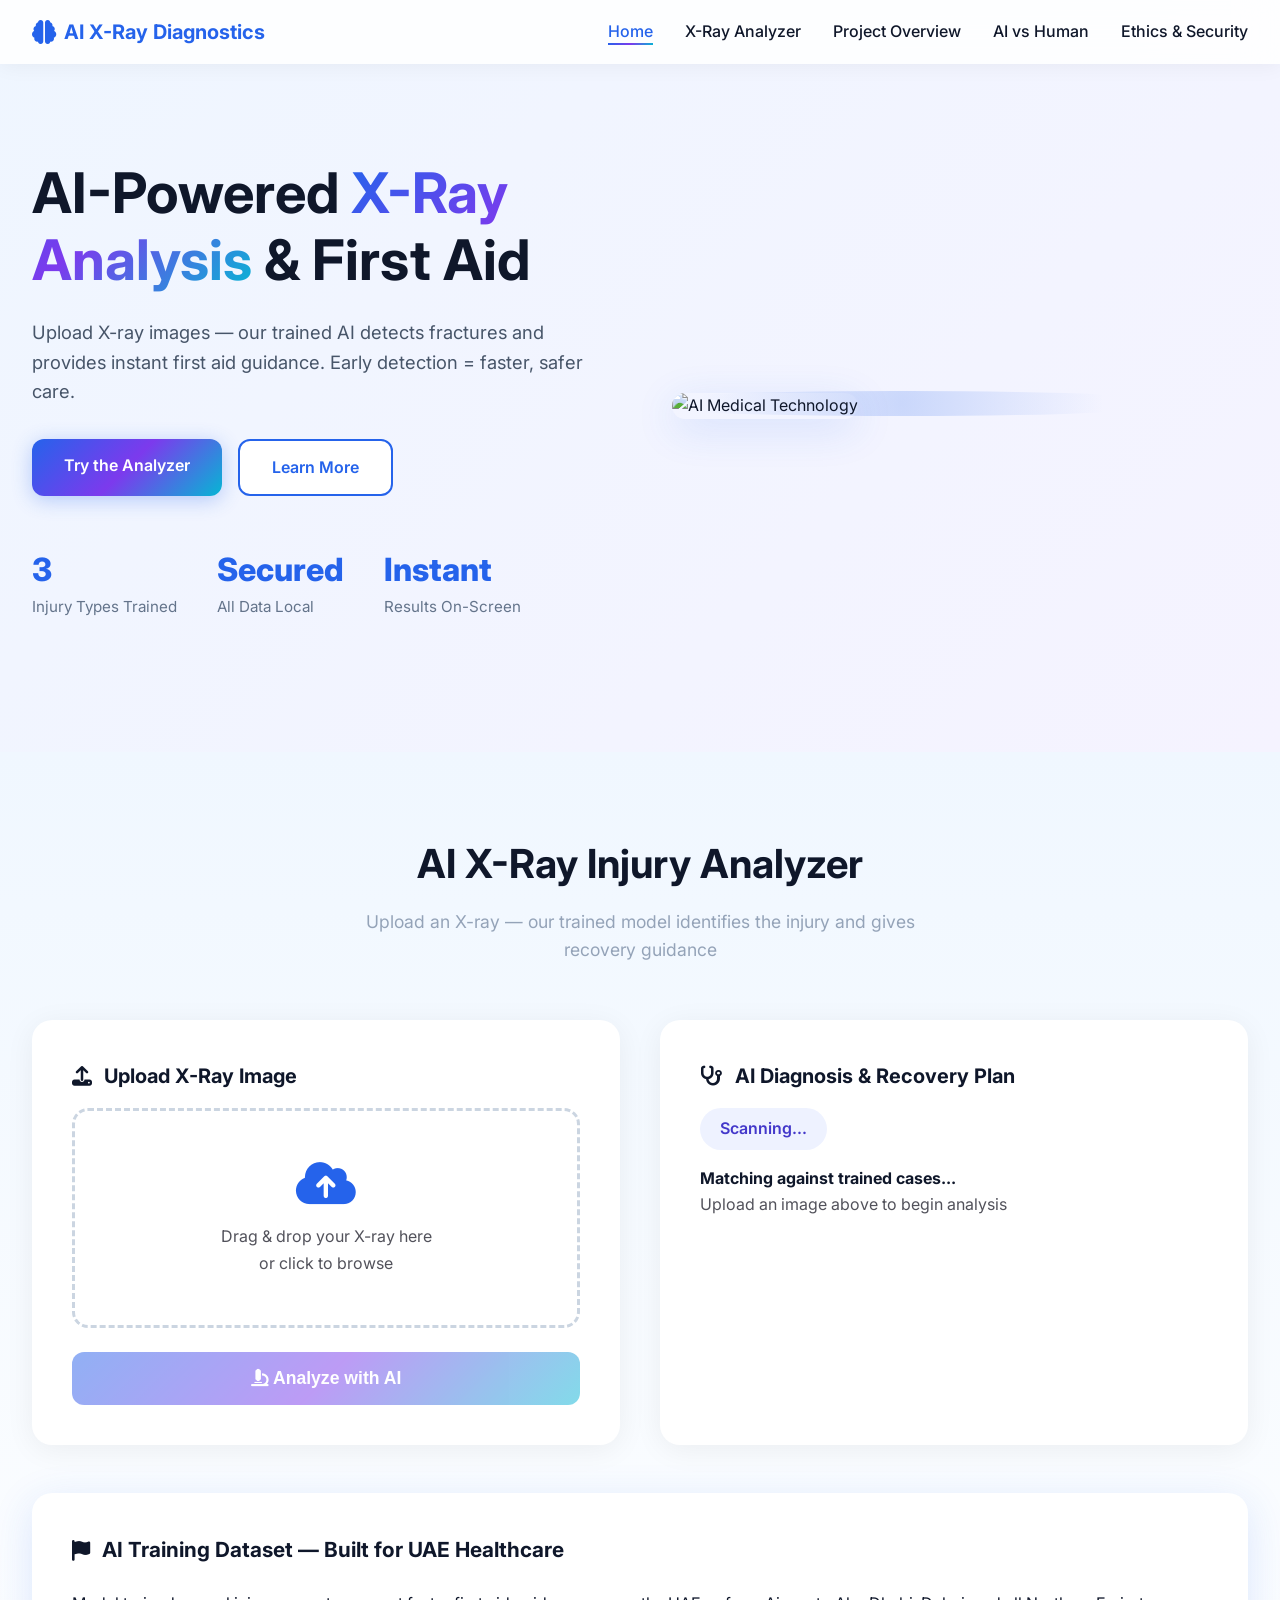
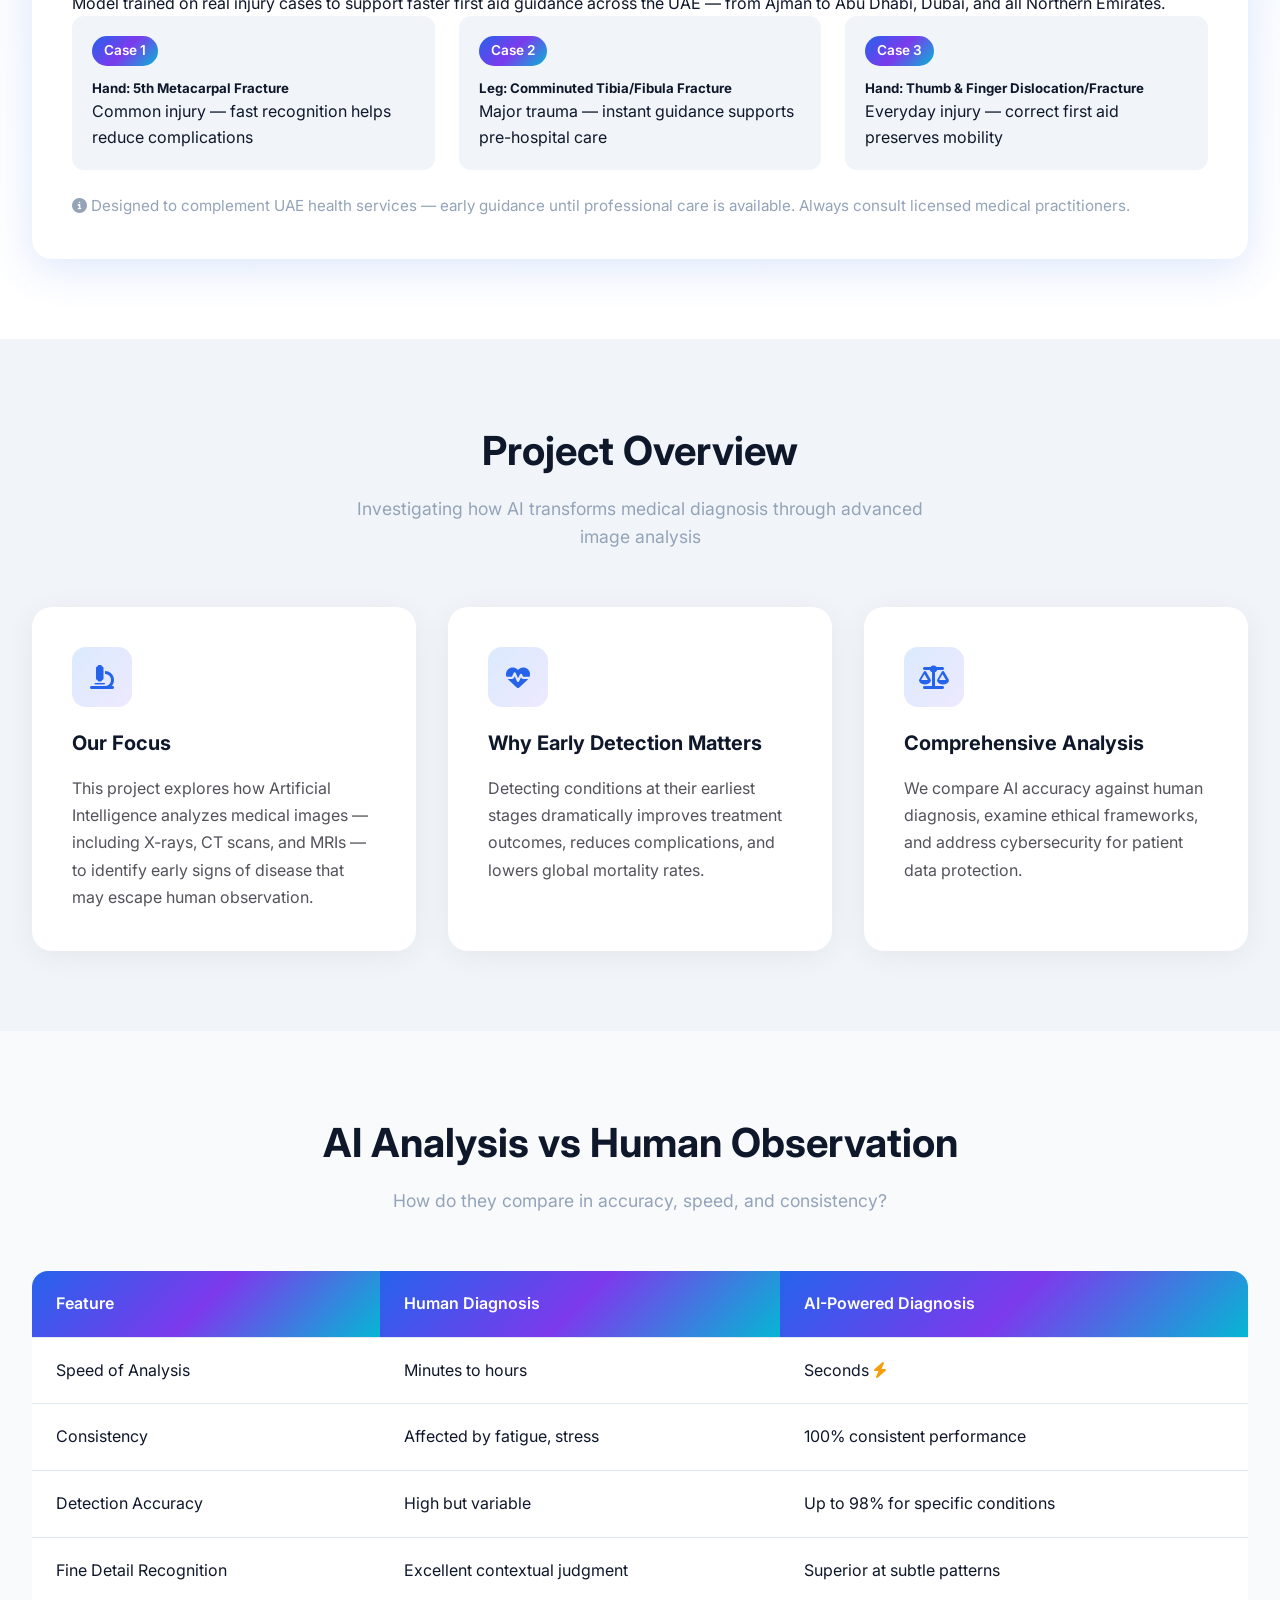
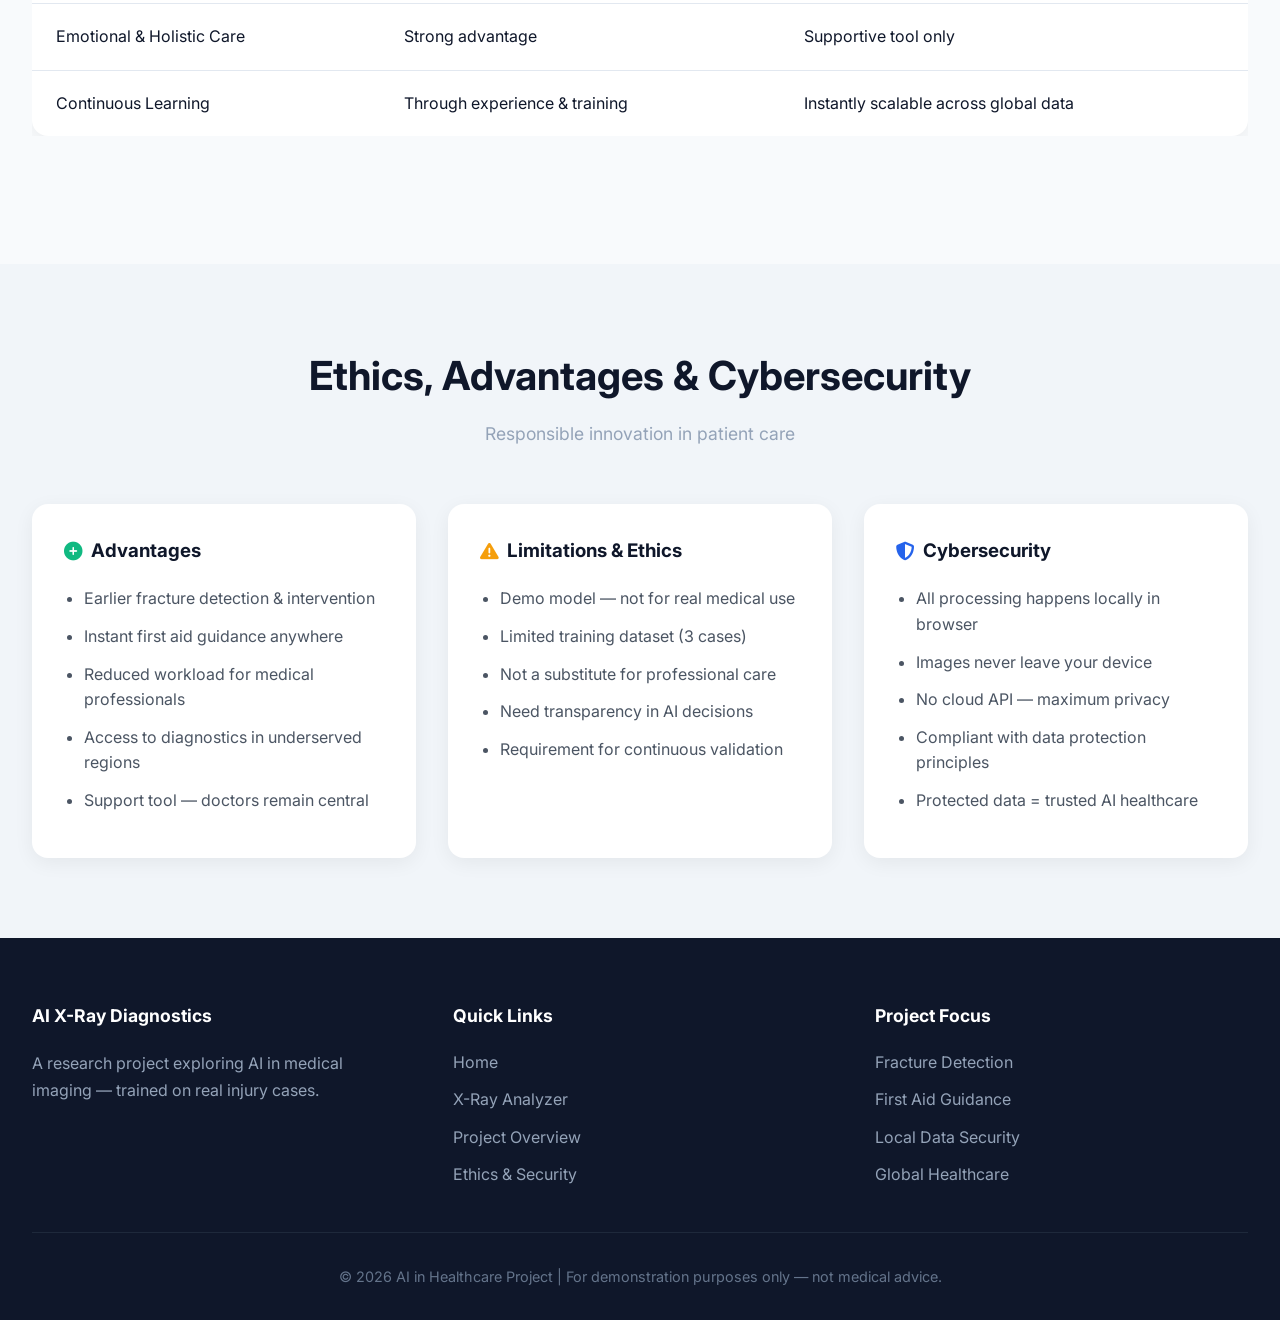
==== index.html @ c05dabeb "Add files via upload" ====
<!DOCTYPE html>
<html lang="en">
<head>
    <meta charset="UTF-8">
    <meta name="viewport" content="width=device-width, initial-scale=1.0">
    <title>AI X-Ray Diagnostics | Healthcare Revolution</title>
    <link rel="stylesheet" href="styles.css">
    <link href="https://fonts.googleapis.com/css2?family=Inter:wght@300;400;500;600;700;800&display=swap" rel="stylesheet">
    <link rel="stylesheet" href="https://cdnjs.cloudflare.com/ajax/libs/font-awesome/6.4.0/css/all.min.css">
</head>
<body>
<!-- Navigation -->
<nav class="navbar" id="navbar">
    <div class="nav-container">
        <a href="#home" class="logo">
            <i class="fas fa-brain"></i>
            <span>AI X-Ray Diagnostics</span>
        </a>
        <ul class="nav-links" id="navLinks">
            <li><a href="#home" class="nav-link active">Home</a></li>
            <li><a href="#analyzer" class="nav-link">X-Ray Analyzer</a></li>
            <li><a href="#about" class="nav-link">Project Overview</a></li>
            <li><a href="#comparison" class="nav-link">AI vs Human</a></li>
            <li><a href="#ethics" class="nav-link">Ethics & Security</a></li>
        </ul>
        <button class="mobile-toggle" id="mobileToggle">
            <i class="fas fa-bars"></i>
        </button>
    </div>
</nav>

<!-- Hero Section -->
<section id="home" class="hero">
    <div class="hero-container">
        <div class="hero-content">
            <h1>AI-Powered <span class="gradient-text">X-Ray Analysis</span> & First Aid</h1>
            <p>Upload X-ray images — our trained AI detects fractures and provides instant first aid guidance. Early detection = faster, safer care.</p>
            <div class="hero-buttons">
                <a href="#analyzer" class="btn primary-btn">Try the Analyzer</a>
                <a href="#about" class="btn secondary-btn">Learn More</a>
            </div>
            <div class="stats-row">
                <div class="stat-item">
                    <h3>3</h3>
                    <p>Injury Types Trained</p>
                </div>
                <div class="stat-item">
                    <h3>Secured</h3>
                    <p>All Data Local</p>
                </div>
                <div class="stat-item">
                    <h3>Instant</h3>
                    <p>Results On-Screen</p>
                </div>
            </div>
        </div>
        <div class="hero-visual">
            <div class="circle-glow"></div>
            <img src="https://images.unsplash.com/photo-1576091160399-112ba8d25d1d?w=600&h=400&fit=crop" alt="AI Medical Technology" class="hero-img">
        </div>
    </div>
</section>

<!-- AI X-Ray Analyzer Section -->
<section id="analyzer" class="section analyzer-section">
    <div class="container">
        <div class="section-header">
            <h2>AI X-Ray Injury Analyzer</h2>
            <p class="subtitle">Upload an X-ray — our trained model identifies the injury and gives recovery guidance</p>
        </div>

        <div class="analyzer-grid">
            <!-- Upload Card -->
            <div class="card upload-card">
                <h3><i class="fas fa-upload"></i> Upload X-Ray Image</h3>
                <div class="drop-zone" id="dropZone">
                    <i class="fas fa-cloud-upload-alt drop-icon"></i>
                    <p>Drag & drop your X-ray here<br>or click to browse</p>
                    <input type="file" id="imageInput" accept="image/*" hidden>
                </div>
                <div class="preview-container" id="previewContainer" style="display: none;">
                    <img id="previewImg" alt="Uploaded X-Ray">
                    <button class="clear-btn" id="clearBtn"><i class="fas fa-times"></i> Clear</button>
                </div>
                <button class="analyze-btn" id="analyzeBtn" disabled>
                    <i class="fas fa-microscope"></i> Analyze with AI
                </button>
            </div>

            <!-- Results Card -->
            <div class="card results-card">
                <h3><i class="fas fa-stethoscope"></i> AI Diagnosis & Recovery Plan</h3>
                
                <div id="resultsPlaceholder">
                    <span class="badge scanning">Scanning...</span>
                    <h4>Matching against trained cases...</h4>
                    <p>Upload an image above to begin analysis</p>
                </div>

                <div id="resultsContent" style="display: none;">
                    <span id="diagnosisBadge" class="badge">Match Found</span>
                    <h3 id="injuryTitle">Injury Name</h3>
                    <p id="confidenceText">Confidence — Description</p>

                    <div class="do-section section-block">
                        <h4>✅ Do — To Recover Faster</h4>
                        <ul id="doSteps"></ul>
                    </div>

                    <div class="dont-section section-block">
                        <h4>❌ Don't — Avoid These</h4>
                        <ul id="dontSteps"></ul>
                    </div>

                    <div class="extra-tips section-block">
                        <h4>💡 Extra Recovery Tips</h4>
                        <p id="extraTips"></p>
                    </div>

                    <div class="hidden-tips section-block">
                        <h4>🔍 What Doctors Don't Always Say</h4>
                        <ul id="hiddenTips"></ul>
                    </div>

                    <div class="disclaimer">
                        <strong>⚠️ Medical Disclaimer:</strong> This is a demonstration tool. Always consult a qualified 
                        healthcare professional for actual diagnosis and treatment. In UAE emergencies, call 998.
                    </div>
                </div>
            </div>
        </div>

        <!-- AI Training Dataset -->
        <div class="dataset-info">
            <h4><i class="fas fa-flag"></i> AI Training Dataset — Built for UAE Healthcare</h4>
            <p>Model trained on real injury cases to support faster first aid guidance across the UAE — from Ajman to Abu Dhabi, Dubai, and all Northern Emirates.</p>
            <div class="dataset-grid">
                <div class="dataset-item clickable-card" data-case="case1">
                    <span class="dataset-label">Case 1</span>
                    <h5>Hand: 5th Metacarpal Fracture</h5>
                    <p>Common injury — fast recognition helps reduce complications</p>
                </div>
                <div class="dataset-item clickable-card" data-case="case2">
                    <span class="dataset-label">Case 2</span>
                    <h5>Leg: Comminuted Tibia/Fibula Fracture</h5>
                    <p>Major trauma — instant guidance supports pre-hospital care</p>
                </div>
                <div class="dataset-item clickable-card" data-case="case3">
                    <span class="dataset-label">Case 3</span>
                    <h5>Hand: Thumb & Finger Dislocation/Fracture</h5>
                    <p>Everyday injury — correct first aid preserves mobility</p>
                </div>
            </div>
            <p class="note-text">
                <i class="fas fa-info-circle"></i> Designed to complement UAE health services — early guidance until professional care is available. Always consult licensed medical practitioners.
            </p>
        </div>
    </div>
</section>

<!-- Project Overview -->
<section id="about" class="section alt-bg">
    <div class="container">
        <div class="section-header">
            <h2>Project Overview</h2>
            <p class="subtitle">Investigating how AI transforms medical diagnosis through advanced image analysis</p>
        </div>
        <div class="content-grid">
            <div class="card">
                <div class="card-icon"><i class="fas fa-microscope"></i></div>
                <h3>Our Focus</h3>
                <p>This project explores how Artificial Intelligence analyzes medical images — including X-rays, CT scans, and MRIs — to identify early signs of disease that may escape human observation.</p>
            </div>
            <div class="card">
                <div class="card-icon"><i class="fas fa-heartbeat"></i></div>
                <h3>Why Early Detection Matters</h3>
                <p>Detecting conditions at their earliest stages dramatically improves treatment outcomes, reduces complications, and lowers global mortality rates.</p>
            </div>
            <div class="card">
                <div class="card-icon"><i class="fas fa-balance-scale"></i></div>
                <h3>Comprehensive Analysis</h3>
                <p>We compare AI accuracy against human diagnosis, examine ethical frameworks, and address cybersecurity for patient data protection.</p>
            </div>
        </div>
    </div>
</section>

<!-- AI vs Human Comparison -->
<section id="comparison" class="section">
    <div class="container">
        <div class="section-header">
            <h2>AI Analysis vs Human Observation</h2>
            <p class="subtitle">How do they compare in accuracy, speed, and consistency?</p>
        </div>
        <div class="comparison-table-wrapper">
            <table class="comparison-table">
                <thead>
                    <tr>
                        <th>Feature</th>
                        <th>Human Diagnosis</th>
                        <th>AI-Powered Diagnosis</th>
                    </tr>
                </thead>
                <tbody>
                    <tr>
                        <td>Speed of Analysis</td>
                        <td>Minutes to hours</td>
                        <td>Seconds <i class="fas fa-bolt highlight"></i></td>
                    </tr>
                    <tr>
                        <td>Consistency</td>
                        <td>Affected by fatigue, stress</td>
                        <td>100% consistent performance</td>
                    </tr>
                    <tr>
                        <td>Detection Accuracy</td>
                        <td>High but variable</td>
                        <td>Up to 98% for specific conditions</td>
                    </tr>
                    <tr>
                        <td>Fine Detail Recognition</td>
                        <td>Excellent contextual judgment</td>
                        <td>Superior at subtle patterns</td>
                    </tr>
                    <tr>
                        <td>Emotional & Holistic Care</td>
                        <td>Strong advantage</td>
                        <td>Supportive tool only</td>
                    </tr>
                    <tr>
                        <td>Continuous Learning</td>
                        <td>Through experience & training</td>
                        <td>Instantly scalable across global data</td>
                    </tr>
                </tbody>
            </table>
        </div>
    </div>
</section>

<!-- Ethics & Security -->
<section id="ethics" class="section alt-bg">
    <div class="container">
        <div class="section-header">
            <h2>Ethics, Advantages & Cybersecurity</h2>
            <p class="subtitle">Responsible innovation in patient care</p>
        </div>
        <div class="three-column">
            <div class="feature-card">
                <h3><i class="fas fa-plus-circle green"></i> Advantages</h3>
                <ul>
                    <li>Earlier fracture detection & intervention</li>
                    <li>Instant first aid guidance anywhere</li>
                    <li>Reduced workload for medical professionals</li>
                    <li>Access to diagnostics in underserved regions</li>
                    <li>Support tool — doctors remain central</li>
                </ul>
            </div>
            <div class="feature-card">
                <h3><i class="fas fa-exclamation-triangle yellow"></i> Limitations & Ethics</h3>
                <ul>
                    <li>Demo model — not for real medical use</li>
                    <li>Limited training dataset (3 cases)</li>
                    <li>Not a substitute for professional care</li>
                    <li>Need transparency in AI decisions</li>
                    <li>Requirement for continuous validation</li>
                </ul>
            </div>
            <div class="feature-card">
                <h3><i class="fas fa-shield-alt blue"></i> Cybersecurity</h3>
                <ul>
                    <li>All processing happens locally in browser</li>
                    <li>Images never leave your device</li>
                    <li>No cloud API — maximum privacy</li>
                    <li>Compliant with data protection principles</li>
                    <li>Protected data = trusted AI healthcare</li>
                </ul>
            </div>
        </div>
    </div>
</section>

<!-- Footer -->
<footer>
    <div class="footer-container">
        <div class="footer-content">
            <div class="footer-col">
                <h4>AI X-Ray Diagnostics</h4>
                <p>A research project exploring AI in medical imaging — trained on real injury cases.</p>
            </div>
            <div class="footer-col">
                <h4>Quick Links</h4>
                <a href="#home">Home</a>
                <a href="#analyzer">X-Ray Analyzer</a>
                <a href="#about">Project Overview</a>
                <a href="#ethics">Ethics & Security</a>
            </div>
            <div class="footer-col">
                <h4>Project Focus</h4>
                <a href="#">Fracture Detection</a>
                <a href="#">First Aid Guidance</a>
                <a href="#">Local Data Security</a>
                <a href="#">Global Healthcare</a>
            </div>
        </div>
        <div class="footer-bottom">
            <p>&copy; 2026 AI in Healthcare Project | For demonstration purposes only — not medical advice.</p>
        </div>
    </div>
</footer>

<script src="script.js"></script>
</body>
</html>
---- styles.css ----
:root {
    --primary: #2563eb;
    --secondary: #7c3aed;
    --accent: #06b6d4;
    --success: #10b981;
    --warning: #f59e0b;
    --danger: #ef4444;
    --dark: #0f172a;
    --light: #f8fafc;
    --gray: #94a3b8;
    --card-bg: #ffffff;
    --alt-bg: #f1f5f9;
    --gradient: linear-gradient(135deg, #2563eb, #7c3aed, #06b6d4);
    --shadow: 0 10px 40px rgba(37, 99, 235, 0.15);
    --shadow-hover: 0 20px 60px rgba(37, 99, 235, 0.25);
}

* {
    margin: 0;
    padding: 0;
    box-sizing: border-box;
}

html {
    scroll-behavior: smooth;
}

body {
    font-family: 'Inter', sans-serif;
    color: var(--dark);
    line-height: 1.6;
    background: var(--light);
}

a { text-decoration: none; color: inherit; }
ul { list-style: none; }
img { max-width: 100%; height: auto; }

/* ===== NAVIGATION ===== */
.navbar {
    position: fixed;
    top: 0;
    left: 0;
    width: 100%;
    z-index: 1000;
    background: rgba(255, 255, 255, 0.85);
    backdrop-filter: blur(20px);
    box-shadow: 0 2px 20px rgba(0,0,0,0.05);
}

.nav-container {
    max-width: 1280px;
    margin: 0 auto;
    padding: 1rem 2rem;
    display: flex;
    justify-content: space-between;
    align-items: center;
}

.logo {
    display: flex;
    align-items: center;
    gap: 0.5rem;
    font-weight: 700;
    font-size: 1.25rem;
    color: var(--primary);
}

.logo i { font-size: 1.5rem; }

.nav-links {
    display: flex;
    gap: 2rem;
}

.nav-link {
    font-weight: 500;
    color: var(--dark);
    position: relative;
    transition: color 0.3s;
}

.nav-link::after {
    content: '';
    position: absolute;
    bottom: -4px;
    left: 0;
    width: 0;
    height: 2px;
    background: var(--gradient);
    transition: width 0.3s ease;
}

.nav-link:hover, .nav-link.active { color: var(--primary); }
.nav-link:hover::after, .nav-link.active::after { width: 100%; }

.mobile-toggle {
    display: none;
    background: none;
    border: none;
    font-size: 1.5rem;
    color: var(--primary);
    cursor: pointer;
}

/* ===== HERO SECTION ===== */
.hero {
    padding: 160px 2rem 100px;
    background: linear-gradient(135deg, #eff6ff, #f5f3ff);
    overflow: hidden;
}

.hero-container {
    max-width: 1280px;
    margin: 0 auto;
    display: grid;
    grid-template-columns: 1fr 1fr;
    gap: 4rem;
    align-items: center;
}

.hero-content { text-align: left; }
.hero-content h1 {
    font-size: 3.5rem;
    line-height: 1.2;
    margin-bottom: 1.5rem;
}

.gradient-text {
    background: var(--gradient);
    -webkit-background-clip: text;
    -webkit-text-fill-color: transparent;
    background-clip: text;
}

.hero-content p {
    font-size: 1.15rem;
    color: #475569;
    margin-bottom: 2rem;
}

.hero-buttons {
    display: flex;
    gap: 1rem;
    margin-bottom: 3rem;
    flex-wrap: wrap;
}

.btn {
    padding: 0.875rem 2rem;
    border-radius: 12px;
    font-weight: 600;
    transition: all 0.3s ease;
    display: inline-block;
    border: none;
    cursor: pointer;
    font-size: 1rem;
}

.primary-btn {
    background: var(--gradient);
    color: white;
    box-shadow: 0 4px 20px rgba(37, 99, 235, 0.3);
}

.primary-btn:hover { transform: translateY(-2px); box-shadow: 0 8px 30px rgba(37, 99, 235, 0.4); }

.secondary-btn {
    background: white;
    color: var(--primary);
    border: 2px solid var(--primary);
}

.secondary-btn:hover { background: var(--primary); color: white; }

.stats-row {
    display: flex;
    gap: 2.5rem;
    flex-wrap: wrap;
}

.stat-item h3 {
    font-size: 2rem;
    font-weight: 800;
    color: var(--primary);
}

.stat-item p { color: #64748b; font-size: 0.95rem; }

.hero-visual { position: relative; }
.circle-glow {
    position: absolute;
    width: 100%;
    height: 100%;
    background: radial-gradient(circle, rgba(37,99,235,0.2), transparent 70%);
    border-radius: 50%;
    top: -10%;
    left: -10%;
    animation: pulse 4s ease-in-out infinite;
}

@keyframes pulse {
    0%, 100% { transform: scale(1); opacity: 0.6; }
    50% { transform: scale(1.1); opacity: 1; }
}

.hero-img {
    position: relative;
    border-radius: 20px;
    box-shadow: var(--shadow);
    z-index: 1;
}

/* ===== SECTIONS ===== */
.section {
    padding: 80px 2rem;
}

.alt-bg { background: var(--alt-bg); }

.container {
    max-width: 1280px;
    margin: 0 auto;
}

.section-header {
    text-align: center;
    margin-bottom: 3.5rem;
}

.section-header h2 {
    font-size: 2.5rem;
    margin-bottom: 0.75rem;
    color: var(--dark);
}

.subtitle {
    font-size: 1.1rem;
    color: var(--gray);
    max-width: 600px;
    margin: 0 auto;
}

/* ===== ANALYZER SECTION ===== */
.analyzer-section {
    background: linear-gradient(180deg, #f0f7ff, #ffffff);
}

.analyzer-grid {
    display: grid;
    grid-template-columns: 1fr 1fr;
    gap: 2.5rem;
    margin-bottom: 3rem;
}

.upload-card, .results-card {
    background: white;
    padding: 2.5rem;
    border-radius: 20px;
    box-shadow: var(--shadow);
}

.upload-card h3, .results-card h3 {
    font-size: 1.4rem;
    margin-bottom: 1.5rem;
    display: flex;
    align-items: center;
    gap: 0.75rem;
    color: var(--dark);
}

.drop-zone {
    border: 3px dashed #cbd5e1;
    border-radius: 16px;
    padding: 3rem 2rem;
    text-align: center;
    cursor: pointer;
    transition: all 0.3s;
    margin-bottom: 1.5rem;
}

.drop-zone:hover, .drop-zone.highlight {
    border-color: var(--primary);
    background: #eff6ff;
}

.drop-icon {
    font-size: 3rem;
    color: var(--primary);
    margin-bottom: 1rem;
    display: block;
}

.preview-container {
    position: relative;
    margin-bottom: 1.5rem;
    border-radius: 12px;
    overflow: hidden;
}

.preview-container img {
    width: 100%;
    height: 300px;
    object-fit: contain;
    background: #f8fafc;
}

.clear-btn {
    position: absolute;
    top: 0.75rem;
    right: 0.75rem;
    background: rgba(0,0,0,0.6);
    color: white;
    border: none;
    width: 36px;
    height: 36px;
    border-radius: 50%;
    cursor: pointer;
    font-size: 1rem;
    display: flex;
    align-items: center;
    justify-content: center;
}

.analyze-btn {
    width: 100%;
    padding: 1rem;
    font-size: 1.1rem;
    border: none;
    border-radius: 12px;
    background: var(--gradient);
    color: white;
    font-weight: 600;
    cursor: pointer;
    transition: transform 0.2s;
}

.analyze-btn:disabled {
    opacity: 0.5;
    cursor: not-allowed;
    transform: none;
}

.analyze-btn:not(:disabled):hover {
    transform: translateY(-2px);
}

/* Badges */
.badge {
    display: inline-flex;
    align-items: center;
    gap: 0.5rem;
    padding: 0.5rem 1.25rem;
    border-radius: 50px;
    font-weight: 600;
    margin-bottom: 1rem;
}

.badge.success { background: #dcfce7; color: #166534; }
.badge.warning { background: #fef3c7; color: #92400e; }
.badge.scanning { background: #eef2ff; color: #4338ca; }

#injuryTitle {
    font-size: 1.5rem;
    margin-bottom: 0.5rem;
    color: var(--dark);
}

#confidenceText {
    color: var(--gray);
    margin-bottom: 1.5rem;
}

/* Result Section Blocks */
.section-block {
    border-radius: 12px;
    padding: 1.25rem;
    margin-bottom: 1rem;
}
.section-block.do { background: #f0fdf4; border-left: 4px solid var(--success); }
.section-block.dont { background: #fef2f2; border-left: 4px solid var(--danger); }
.section-block.extra { background: #fffbeb; border-left: 4px solid var(--warning); }
.section-block.hidden { background: #f5f3ff; border-left: 4px solid var(--secondary); }

.section-block h4 {
    margin-bottom: 0.75rem;
    font-size: 1rem;
}
.section-block ul {
    list-style: none;
}
.section-block li {
    padding: 0.4rem 0;
    border-bottom: 1px solid rgba(0,0,0,0.05);
    line-height: 1.5;
}
.section-block li:last-child { border-bottom: none; }

.disclaimer {
    margin-top: 1.5rem;
    padding: 1rem;
    background: #fef3c7;
    border-radius: 10px;
    font-size: 0.9rem;
    color: #92400e;
    line-height: 1.5;
}

.hidden { display: none !important; }

/* Dataset Info */
.dataset-info {
    background: white;
    padding: 2.5rem;
    border-radius: 20px;
    box-shadow: var(--shadow);
}

.dataset-info h4 {
    font-size: 1.3rem;
    margin-bottom: 1.5rem;
    display: flex;
    align-items: center;
    gap: 0.75rem;
}

.dataset-grid {
    display: grid;
    grid-template-columns: repeat(3, 1fr);
    gap: 1.5rem;
}

.dataset-item {
    padding: 1.25rem;
    background: var(--alt-bg);
    border-radius: 12px;
    transition: all 0.3s ease;
}

.clickable-card {
    cursor: pointer;
}

.clickable-card:hover {
    transform: translateY(-4px);
    box-shadow: 0 8px 20px rgba(37, 99, 235, 0.15);
    background: linear-gradient(135deg, #eff6ff, #faf5ff);
}

.dataset-label {
    display: inline-block;
    background: var(--gradient);
    color: white;
    padding: 0.25rem 0.75rem;
    border-radius: 20px;
    font-size: 0.85rem;
    font-weight: 600;
    margin-bottom: 0.75rem;
}

.note-text {
    margin-top: 1.5rem;
    color: var(--gray);
    font-size: 0.95rem;
}

/* ===== CARDS & GRIDS ===== */
.content-grid {
    display: grid;
    grid-template-columns: repeat(auto-fit, minmax(320px, 1fr));
    gap: 2rem;
}

.card {
    background: white;
    padding: 2.5rem;
    border-radius: 20px;
    box-shadow: 0 5px 30px rgba(0,0,0,0.06);
    transition: transform 0.3s, box-shadow 0.3s;
}

.card:hover { transform: translateY(-6px); box-shadow: var(--shadow-hover); }

.card-icon {
    width: 60px;
    height: 60px;
    border-radius: 14px;
    background: linear-gradient(135deg, #dbeafe, #ede9fe);
    display: flex;
    align-items: center;
    justify-content: center;
    font-size: 1.5rem;
    color: var(--primary);
    margin-bottom: 1.25rem;
}

.card h3 { margin-bottom: 1rem; font-size: 1.25rem; }
.card p { color: #52525b; line-height: 1.7; }

/* ===== COMPARISON TABLE ===== */
.comparison-table-wrapper {
    overflow-x: auto;
    margin-bottom: 3rem;
}

.comparison-table {
    width: 100%;
    border-collapse: separate;
    border-spacing: 0;
    background: white;
    border-radius: 16px;
    overflow: hidden;
    box-shadow: 0 5px 20px rgba(0,0,0,0.06);
}

.comparison-table th,
.comparison-table td {
    padding: 1.25rem 1.5rem;
    text-align: left;
    border-bottom: 1px solid #e2e8f0;
}

.comparison-table th {
    background: var(--gradient);
    color: white;
    font-weight: 600;
}

.comparison-table tr:last-child td { border-bottom: none; }
.comparison-table tr:hover td { background: #f8fafc; }
.highlight { color: var(--warning); }

/* ===== THREE COLUMN ===== */
.three-column {
    display: grid;
    grid-template-columns: repeat(auto-fit, minmax(300px, 1fr));
    gap: 2rem;
}

.feature-card {
    background: white;
    padding: 2rem;
    border-radius: 16px;
    box-shadow: 0 5px 20px rgba(0,0,0,0.06);
}

.feature-card h3 { margin-bottom: 1.25rem; display: flex; align-items: center; gap: 0.5rem; }
.green { color: var(--success); }
.yellow { color: var(--warning); }
.blue { color: var(--primary); }
.feature-card ul { list-style: disc; padding-left: 1.25rem; }
.feature-card li { margin-bottom: 0.75rem; color: #4b5563; }

/* ===== FOOTER ===== */
footer {
    background: var(--dark);
    color: white;
    padding: 4rem 2rem 2rem;
}

.footer-container { max-width: 1280px; margin: 0 auto; }
.footer-content {
    display: grid;
    grid-template-columns: repeat(auto-fit, minmax(220px, 1fr));
    gap: 3rem;
    margin-bottom: 2rem;
}

.footer-col h4 { margin-bottom: 1.25rem; font-size: 1.1rem; }
.footer-col p { color: #94a3b8; line-height: 1.7; }
.footer-col a { display: block; margin-bottom: 0.75rem; color: #94a3b8; transition: color 0.2s; }
.footer-col a:hover { color: white; }

.footer-bottom {
    text-align: center;
    padding-top: 2rem;
    border-top: 1px solid #1e293b;
    color: #64748b;
    font-size: 0.9rem;
}

/* ===== RESPONSIVE ===== */
@media (max-width: 900px) {
    .hero-container { grid-template-columns: 1fr; text-align: center; }
    .hero-content { text-align: center; }
    .hero-content h1 { font-size: 2.5rem; }
    .stats-row { justify-content: center; }
    .hero-buttons { justify-content: center; }
    .analyzer-grid { grid-template-columns: 1fr; }
    .dataset-grid { grid-template-columns: 1fr; }
    
    .nav-links {
        position: absolute;
        top: 100%;
        left: 0;
        width: 100%;
        background: white;
        flex-direction: column;
        padding: 1rem 2rem;
        gap: 1rem;
        box-shadow: 0 10px 20px rgba(0,0,0,0.08);
        display: none;
    }
    .nav-links.active { display: flex; }
    .mobile-toggle { display: block; }
}

@media (max-width: 480px) {
    .hero-content h1 { font-size: 2rem; }
    .section { padding: 60px 1rem; }
    .upload-card, .results-card, .dataset-info { padding: 1.5rem; }
    .nav-container { padding: 1rem; }
}
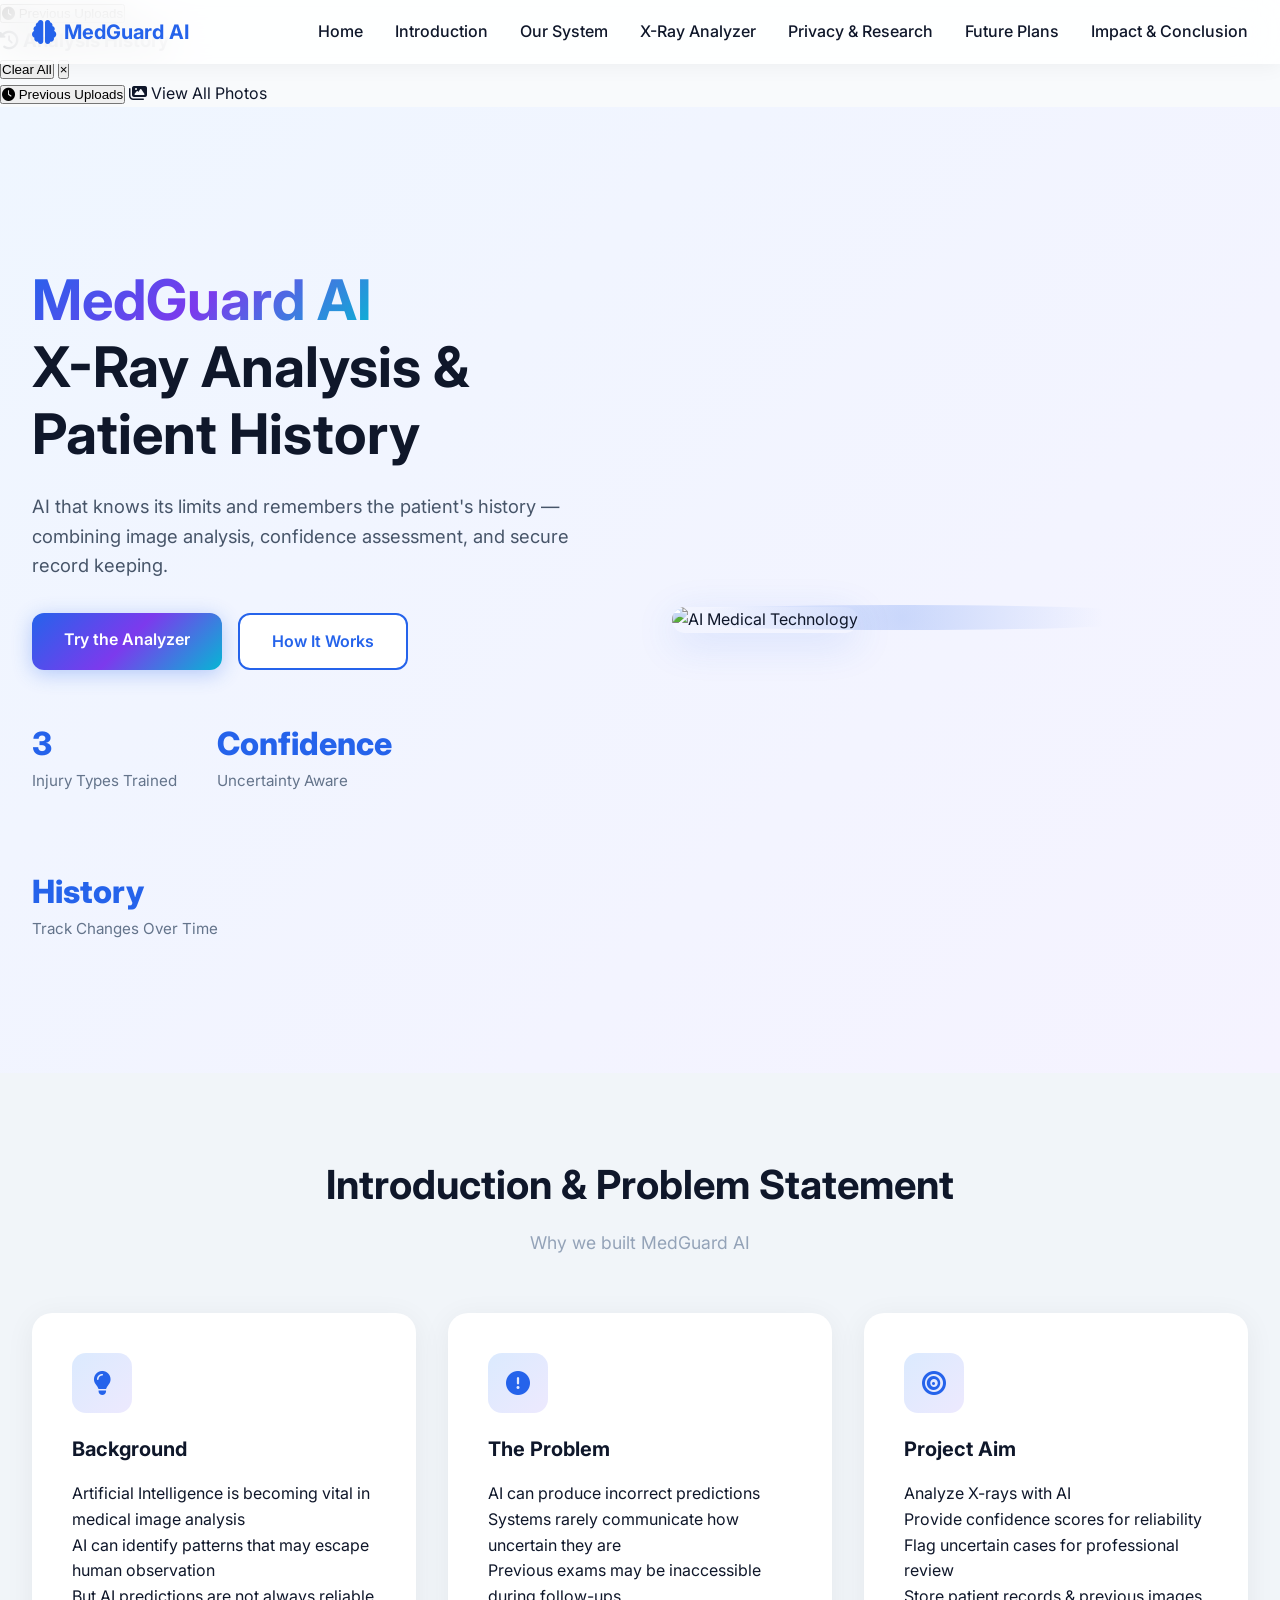
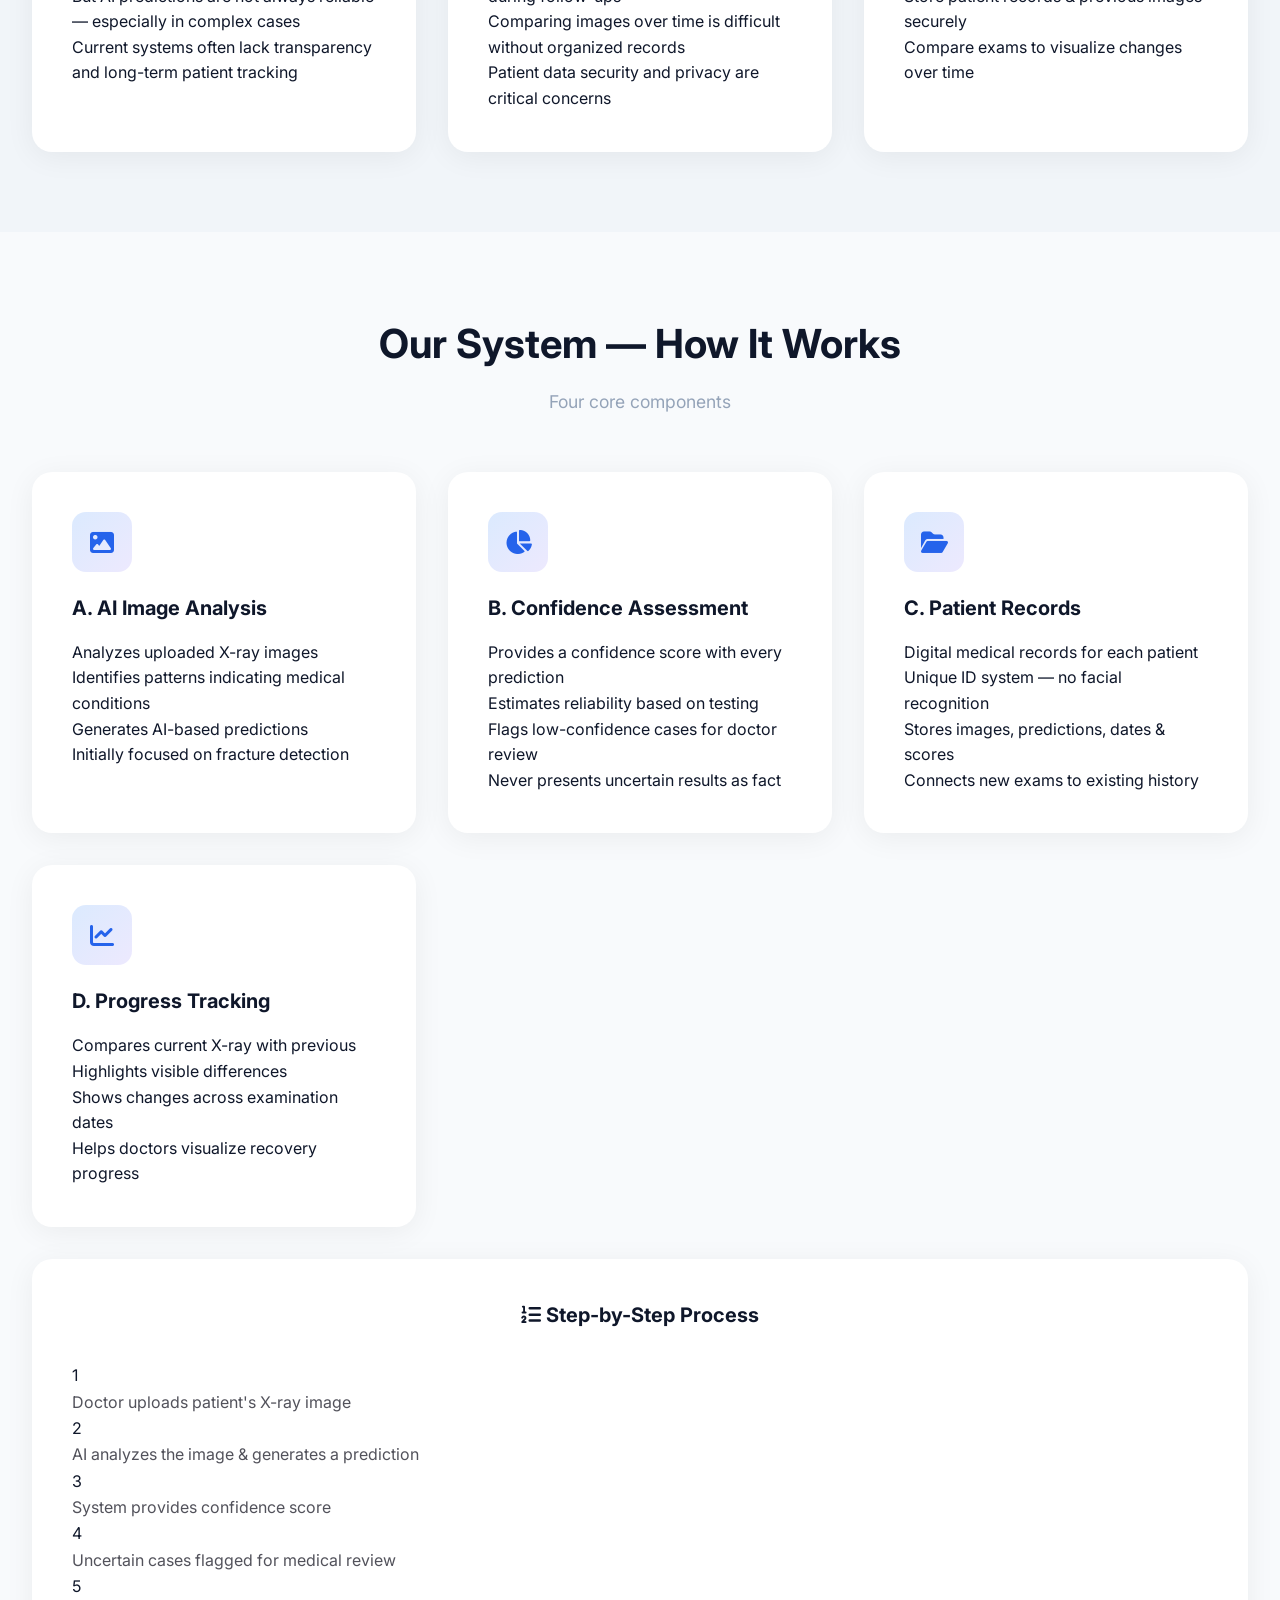
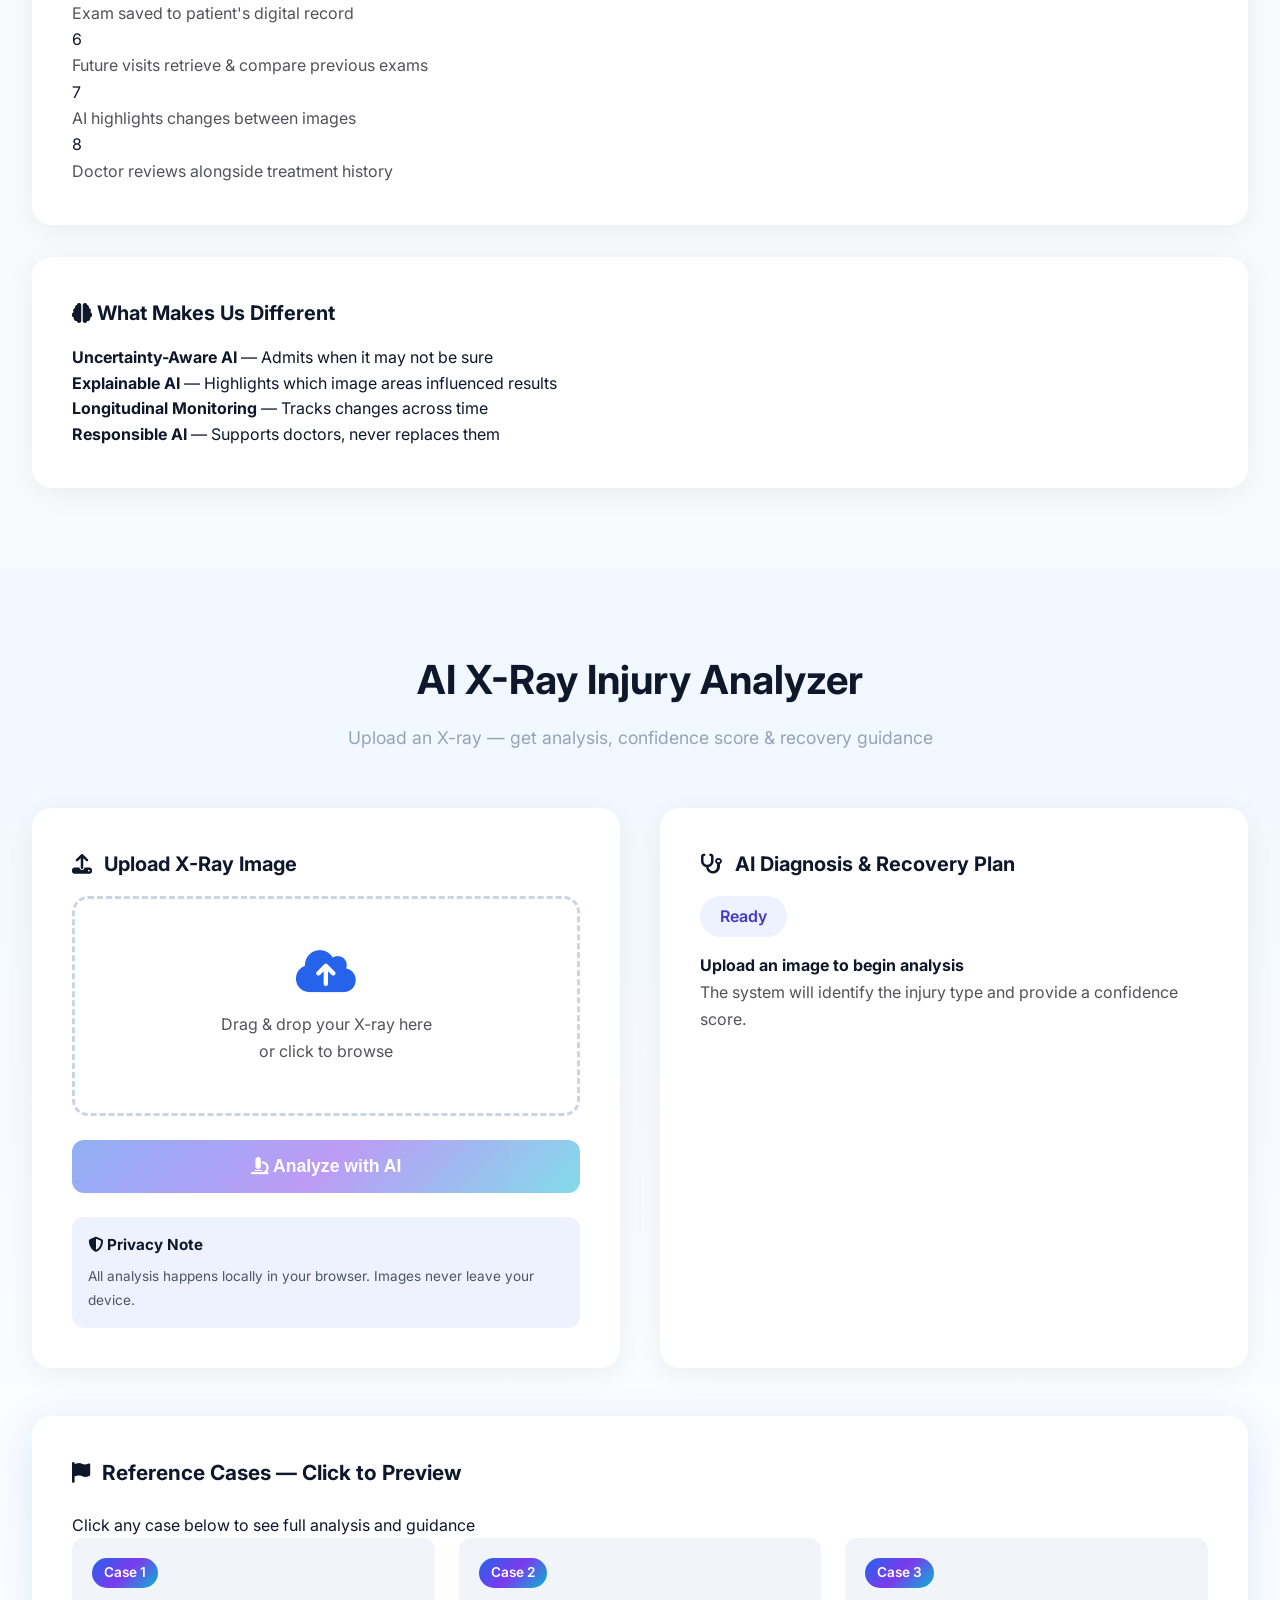
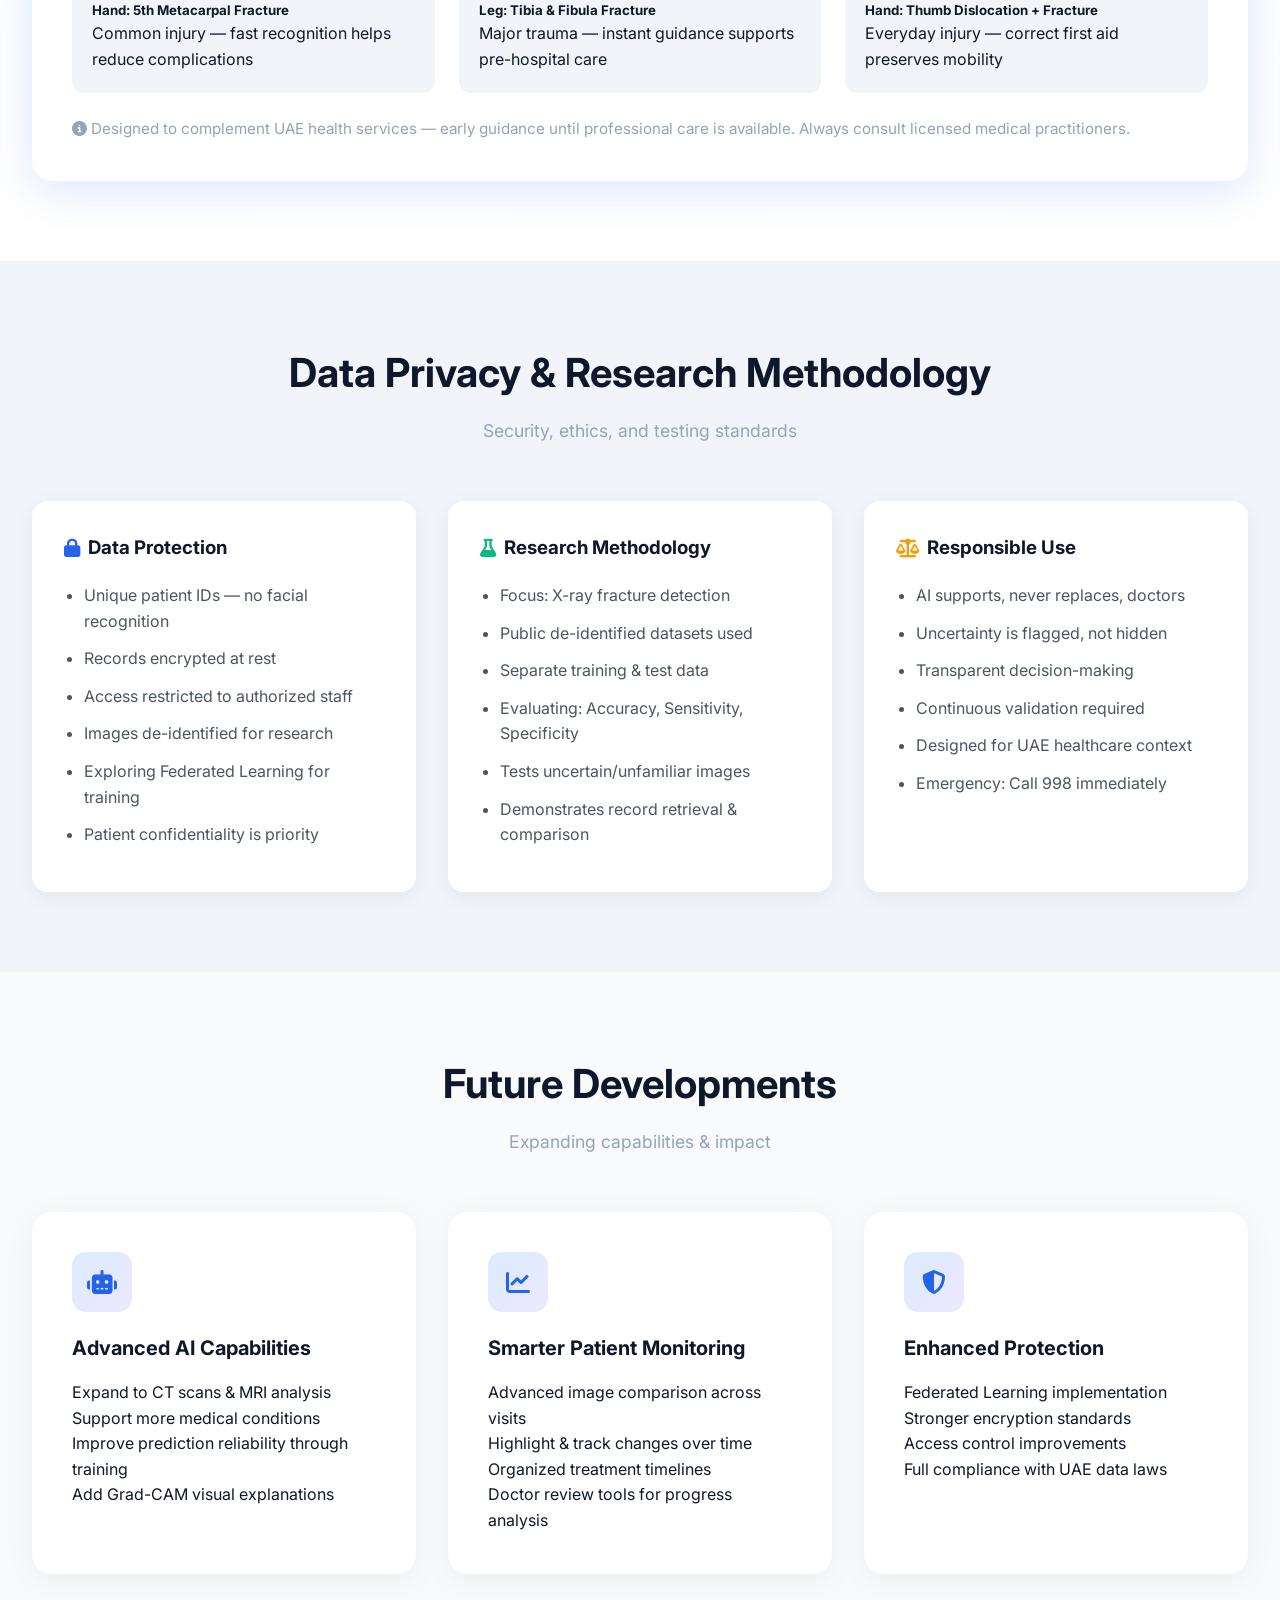
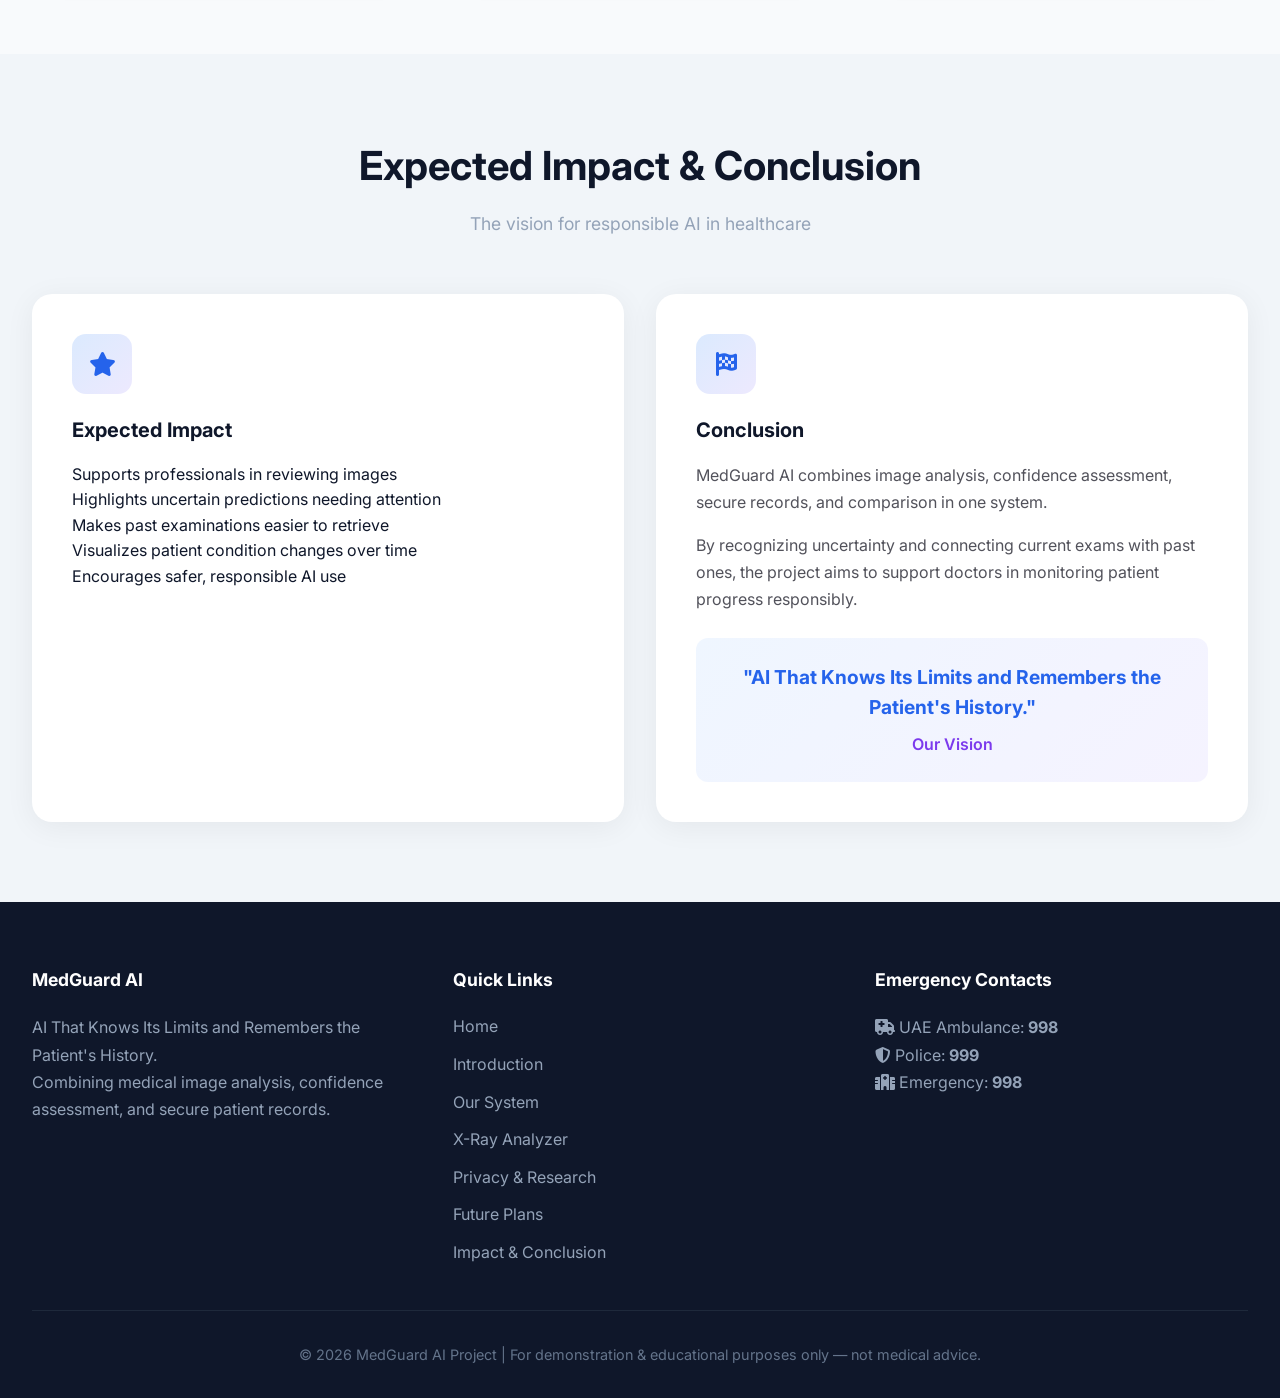
==== commit 13088926: "Update print statement from 'Hello' to 'Goodbye'" ====
--- a/index.html
+++ b/index.html
@@ -1,312 +1,496 @@
 <!DOCTYPE html>
 <html lang="en">
 <head>
-    <meta charset="UTF-8">
-    <meta name="viewport" content="width=device-width, initial-scale=1.0">
-    <title>AI X-Ray Diagnostics | Healthcare Revolution</title>
-    <link rel="stylesheet" href="styles.css">
-    <link href="https://fonts.googleapis.com/css2?family=Inter:wght@300;400;500;600;700;800&display=swap" rel="stylesheet">
-    <link rel="stylesheet" href="https://cdnjs.cloudflare.com/ajax/libs/font-awesome/6.4.0/css/all.min.css">
+<meta charset="UTF-8">
+<meta name="viewport" content="width=device-width, initial-scale=1.0">
+<title>MedGuard AI — X-Ray Diagnostics & Patient History</title>
+<link rel="stylesheet" href="styles.css">
+<link href="https://fonts.googleapis.com/css2?family=Inter:wght@300;400;500;600;700;800&display=swap" rel="stylesheet">
+<link rel="stylesheet" href="https://cdnjs.cloudflare.com/ajax/libs/font-awesome/6.4.0/css/all.min.css">
 </head>
 <body>
+    <!-- Previous Uploads / History Button -->
+<button id="historyToggle" class="history-toggle-btn">
+    <i class="fas fa-clock"></i> Previous Uploads <span id="historyCount"></span>
+</button>
+
+<!-- History Sidebar Panel -->
+<div id="historyPanel" class="history-panel">
+    <div class="history-panel-header">
+        <h3><i class="fas fa-history"></i> Analysis History</h3>
+        <div>
+            <button id="clearHistoryBtn" class="clear-history-btn">Clear All</button>
+            <button id="closeHistory" class="close-history-btn">&times;</button>
+        </div>
+    </div>
+    <div id="historyList" class="history-list"></div>
+</div>
+
+
+
+<!-- Previous Uploads / History Button -->
+<button id="historyToggle" class="history-toggle-btn">
+<i class="fas fa-clock"></i> Previous Uploads <span id="historyCount"></span>
+</button>
+
+<!-- NEW: Full History Page Button -->
+<a href="index2.html" class="full-history-page-btn">
+    <i class="fas fa-images"></i> View All Photos
+</a>
+
+
+
 <!-- Navigation -->
 <nav class="navbar" id="navbar">
-    <div class="nav-container">
-        <a href="#home" class="logo">
-            <i class="fas fa-brain"></i>
-            <span>AI X-Ray Diagnostics</span>
-        </a>
-        <ul class="nav-links" id="navLinks">
-            <li><a href="#home" class="nav-link active">Home</a></li>
-            <li><a href="#analyzer" class="nav-link">X-Ray Analyzer</a></li>
-            <li><a href="#about" class="nav-link">Project Overview</a></li>
-            <li><a href="#comparison" class="nav-link">AI vs Human</a></li>
-            <li><a href="#ethics" class="nav-link">Ethics & Security</a></li>
-        </ul>
-        <button class="mobile-toggle" id="mobileToggle">
-            <i class="fas fa-bars"></i>
-        </button>
-    </div>
+<div class="nav-container">
+<a href="#home" class="logo">
+<i class="fas fa-brain"></i>
+<span>MedGuard AI</span>
+</a>
+<ul class="nav-links" id="navLinks">
+<li><a href="#home" class="nav-link active">Home</a></li>
+<li><a href="#intro" class="nav-link">Introduction</a></li>
+<li><a href="#system" class="nav-link">Our System</a></li>
+<li><a href="#analyzer" class="nav-link">X-Ray Analyzer</a></li>
+<li><a href="#privacy" class="nav-link">Privacy & Research</a></li>
+<li><a href="#future" class="nav-link">Future Plans</a></li>
+<li><a href="#impact" class="nav-link">Impact & Conclusion</a></li>
+</ul>
+<button class="mobile-toggle" id="mobileToggle">
+<i class="fas fa-bars"></i>
+</button>
+</div>
 </nav>
 
 <!-- Hero Section -->
 <section id="home" class="hero">
-    <div class="hero-container">
-        <div class="hero-content">
-            <h1>AI-Powered <span class="gradient-text">X-Ray Analysis</span> & First Aid</h1>
-            <p>Upload X-ray images — our trained AI detects fractures and provides instant first aid guidance. Early detection = faster, safer care.</p>
-            <div class="hero-buttons">
-                <a href="#analyzer" class="btn primary-btn">Try the Analyzer</a>
-                <a href="#about" class="btn secondary-btn">Learn More</a>
-            </div>
-            <div class="stats-row">
-                <div class="stat-item">
-                    <h3>3</h3>
-                    <p>Injury Types Trained</p>
-                </div>
-                <div class="stat-item">
-                    <h3>Secured</h3>
-                    <p>All Data Local</p>
-                </div>
-                <div class="stat-item">
-                    <h3>Instant</h3>
-                    <p>Results On-Screen</p>
-                </div>
-            </div>
-        </div>
-        <div class="hero-visual">
-            <div class="circle-glow"></div>
-            <img src="https://images.unsplash.com/photo-1576091160399-112ba8d25d1d?w=600&h=400&fit=crop" alt="AI Medical Technology" class="hero-img">
-        </div>
-    </div>
+<div class="hero-container">
+<div class="hero-content">
+<h1><span class="gradient-text">MedGuard AI</span><br>X-Ray Analysis & Patient History</h1>
+<p>AI that knows its limits and remembers the patient's history — combining image analysis, confidence assessment, and secure record keeping.</p>
+<div class="hero-buttons">
+<a href="#analyzer" class="btn primary-btn">Try the Analyzer</a>
+<a href="#system" class="btn secondary-btn">How It Works</a>
+</div>
+<div class="stats-row">
+<div class="stat-item">
+<h3>3</h3>
+<p>Injury Types Trained</p>
+</div>
+<div class="stat-item">
+<h3>Confidence</h3>
+<p>Uncertainty Aware</p>
+</div>
+<div class="stat-item">
+<h3>History</h3>
+<p>Track Changes Over Time</p>
+</div>
+</div>
+</div>
+<div class="hero-visual">
+<div class="circle-glow"></div>
+<img src="https://images.unsplash.com/photo-1576091160399-112ba8d25d1d?w=600&h=400&fit=crop" alt="AI Medical Technology" class="hero-img">
+</div>
+</div>
+</section>
+
+<!-- 1. INTRODUCTION & PROBLEM -->
+<section id="intro" class="section alt-bg">
+<div class="container">
+<div class="section-header">
+<h2>Introduction & Problem Statement</h2>
+<p class="subtitle">Why we built MedGuard AI</p>
+</div>
+<div class="content-grid">
+<div class="card">
+<div class="card-icon"><i class="fas fa-lightbulb"></i></div>
+<h3>Background</h3>
+<ul class="feature-list">
+<li>Artificial Intelligence is becoming vital in medical image analysis</li>
+<li>AI can identify patterns that may escape human observation</li>
+<li>But AI predictions are not always reliable — especially in complex cases</li>
+<li>Current systems often lack transparency and long-term patient tracking</li>
+</ul>
+</div>
+<div class="card">
+<div class="card-icon"><i class="fas fa-exclamation-circle"></i></div>
+<h3>The Problem</h3>
+<ul class="feature-list">
+<li>AI can produce incorrect predictions</li>
+<li>Systems rarely communicate how uncertain they are</li>
+<li>Previous exams may be inaccessible during follow-ups</li>
+<li>Comparing images over time is difficult without organized records</li>
+<li>Patient data security and privacy are critical concerns</li>
+</ul>
+</div>
+<div class="card">
+<div class="card-icon"><i class="fas fa-bullseye"></i></div>
+<h3>Project Aim</h3>
+<ul class="feature-list">
+<li>Analyze X-rays with AI</li>
+<li>Provide confidence scores for reliability</li>
+<li>Flag uncertain cases for professional review</li>
+<li>Store patient records & previous images securely</li>
+<li>Compare exams to visualize changes over time</li>
+</ul>
+</div>
+</div>
+</div>
+</section>
+
+<!-- 4. OUR PROPOSED SYSTEM -->
+<section id="system" class="section">
+<div class="container">
+<div class="section-header">
+<h2>Our System — How It Works</h2>
+<p class="subtitle">Four core components</p>
+</div>
+<div class="content-grid">
+<div class="card">
+<div class="card-icon"><i class="fas fa-image"></i></div>
+<h3>A. AI Image Analysis</h3>
+<ul class="feature-list">
+<li>Analyzes uploaded X-ray images</li>
+<li>Identifies patterns indicating medical conditions</li>
+<li>Generates AI-based predictions</li>
+<li>Initially focused on fracture detection</li>
+</ul>
+</div>
+<div class="card">
+<div class="card-icon"><i class="fas fa-chart-pie"></i></div>
+<h3>B. Confidence Assessment</h3>
+<ul class="feature-list">
+<li>Provides a confidence score with every prediction</li>
+<li>Estimates reliability based on testing</li>
+<li>Flags low-confidence cases for doctor review</li>
+<li>Never presents uncertain results as fact</li>
+</ul>
+</div>
+<div class="card">
+<div class="card-icon"><i class="fas fa-folder-open"></i></div>
+<h3>C. Patient Records</h3>
+<ul class="feature-list">
+<li>Digital medical records for each patient</li>
+<li>Unique ID system — no facial recognition</li>
+<li>Stores images, predictions, dates & scores</li>
+<li>Connects new exams to existing history</li>
+</ul>
+</div>
+<div class="card">
+<div class="card-icon"><i class="fas fa-chart-line"></i></div>
+<h3>D. Progress Tracking</h3>
+<ul class="feature-list">
+<li>Compares current X-ray with previous</li>
+<li>Highlights visible differences</li>
+<li>Shows changes across examination dates</li>
+<li>Helps doctors visualize recovery progress</li>
+</ul>
+</div>
+</div>
+
+<div class="card" style="margin-top: 2rem;">
+<h3 style="text-align: center; margin-bottom: 2rem;"><i class="fas fa-list-ol"></i> Step-by-Step Process</h3>
+<div class="process-steps">
+<div class="step-item">
+<span class="step-num">1</span>
+<p>Doctor uploads patient's X-ray image</p>
+</div>
+<div class="step-item">
+<span class="step-num">2</span>
+<p>AI analyzes the image & generates a prediction</p>
+</div>
+<div class="step-item">
+<span class="step-num">3</span>
+<p>System provides confidence score</p>
+</div>
+<div class="step-item">
+<span class="step-num">4</span>
+<p>Uncertain cases flagged for medical review</p>
+</div>
+<div class="step-item">
+<span class="step-num">5</span>
+<p>Exam saved to patient's digital record</p>
+</div>
+<div class="step-item">
+<span class="step-num">6</span>
+<p>Future visits retrieve & compare previous exams</p>
+</div>
+<div class="step-item">
+<span class="step-num">7</span>
+<p>AI highlights changes between images</p>
+</div>
+<div class="step-item">
+<span class="step-num">8</span>
+<p>Doctor reviews alongside treatment history</p>
+</div>
+</div>
+</div>
+
+<div class="content-grid" style="margin-top: 2rem;">
+<div class="card">
+<h3><i class="fas fa-brain"></i> What Makes Us Different</h3>
+<ul class="feature-list">
+<li><strong>Uncertainty-Aware AI</strong> — Admits when it may not be sure</li>
+<li><strong>Explainable AI</strong> — Highlights which image areas influenced results</li>
+<li><strong>Longitudinal Monitoring</strong> — Tracks changes across time</li>
+<li><strong>Responsible AI</strong> — Supports doctors, never replaces them</li>
+</ul>
+</div>
+</div>
+</div>
 </section>
 
 <!-- AI X-Ray Analyzer Section -->
 <section id="analyzer" class="section analyzer-section">
-    <div class="container">
-        <div class="section-header">
-            <h2>AI X-Ray Injury Analyzer</h2>
-            <p class="subtitle">Upload an X-ray — our trained model identifies the injury and gives recovery guidance</p>
-        </div>
-
-        <div class="analyzer-grid">
-            <!-- Upload Card -->
-            <div class="card upload-card">
-                <h3><i class="fas fa-upload"></i> Upload X-Ray Image</h3>
-                <div class="drop-zone" id="dropZone">
-                    <i class="fas fa-cloud-upload-alt drop-icon"></i>
-                    <p>Drag & drop your X-ray here<br>or click to browse</p>
-                    <input type="file" id="imageInput" accept="image/*" hidden>
-                </div>
-                <div class="preview-container" id="previewContainer" style="display: none;">
-                    <img id="previewImg" alt="Uploaded X-Ray">
-                    <button class="clear-btn" id="clearBtn"><i class="fas fa-times"></i> Clear</button>
-                </div>
-                <button class="analyze-btn" id="analyzeBtn" disabled>
-                    <i class="fas fa-microscope"></i> Analyze with AI
-                </button>
-            </div>
-
-            <!-- Results Card -->
-            <div class="card results-card">
-                <h3><i class="fas fa-stethoscope"></i> AI Diagnosis & Recovery Plan</h3>
-                
-                <div id="resultsPlaceholder">
-                    <span class="badge scanning">Scanning...</span>
-                    <h4>Matching against trained cases...</h4>
-                    <p>Upload an image above to begin analysis</p>
-                </div>
-
-                <div id="resultsContent" style="display: none;">
-                    <span id="diagnosisBadge" class="badge">Match Found</span>
-                    <h3 id="injuryTitle">Injury Name</h3>
-                    <p id="confidenceText">Confidence — Description</p>
-
-                    <div class="do-section section-block">
-                        <h4>✅ Do — To Recover Faster</h4>
-                        <ul id="doSteps"></ul>
-                    </div>
-
-                    <div class="dont-section section-block">
-                        <h4>❌ Don't — Avoid These</h4>
-                        <ul id="dontSteps"></ul>
-                    </div>
-
-                    <div class="extra-tips section-block">
-                        <h4>💡 Extra Recovery Tips</h4>
-                        <p id="extraTips"></p>
-                    </div>
-
-                    <div class="hidden-tips section-block">
-                        <h4>🔍 What Doctors Don't Always Say</h4>
-                        <ul id="hiddenTips"></ul>
-                    </div>
-
-                    <div class="disclaimer">
-                        <strong>⚠️ Medical Disclaimer:</strong> This is a demonstration tool. Always consult a qualified 
-                        healthcare professional for actual diagnosis and treatment. In UAE emergencies, call 998.
-                    </div>
-                </div>
-            </div>
-        </div>
-
-        <!-- AI Training Dataset -->
-        <div class="dataset-info">
-            <h4><i class="fas fa-flag"></i> AI Training Dataset — Built for UAE Healthcare</h4>
-            <p>Model trained on real injury cases to support faster first aid guidance across the UAE — from Ajman to Abu Dhabi, Dubai, and all Northern Emirates.</p>
-            <div class="dataset-grid">
-                <div class="dataset-item clickable-card" data-case="case1">
-                    <span class="dataset-label">Case 1</span>
-                    <h5>Hand: 5th Metacarpal Fracture</h5>
-                    <p>Common injury — fast recognition helps reduce complications</p>
-                </div>
-                <div class="dataset-item clickable-card" data-case="case2">
-                    <span class="dataset-label">Case 2</span>
-                    <h5>Leg: Comminuted Tibia/Fibula Fracture</h5>
-                    <p>Major trauma — instant guidance supports pre-hospital care</p>
-                </div>
-                <div class="dataset-item clickable-card" data-case="case3">
-                    <span class="dataset-label">Case 3</span>
-                    <h5>Hand: Thumb & Finger Dislocation/Fracture</h5>
-                    <p>Everyday injury — correct first aid preserves mobility</p>
-                </div>
-            </div>
-            <p class="note-text">
-                <i class="fas fa-info-circle"></i> Designed to complement UAE health services — early guidance until professional care is available. Always consult licensed medical practitioners.
-            </p>
-        </div>
-    </div>
-</section>
-
-<!-- Project Overview -->
-<section id="about" class="section alt-bg">
-    <div class="container">
-        <div class="section-header">
-            <h2>Project Overview</h2>
-            <p class="subtitle">Investigating how AI transforms medical diagnosis through advanced image analysis</p>
-        </div>
-        <div class="content-grid">
-            <div class="card">
-                <div class="card-icon"><i class="fas fa-microscope"></i></div>
-                <h3>Our Focus</h3>
-                <p>This project explores how Artificial Intelligence analyzes medical images — including X-rays, CT scans, and MRIs — to identify early signs of disease that may escape human observation.</p>
-            </div>
-            <div class="card">
-                <div class="card-icon"><i class="fas fa-heartbeat"></i></div>
-                <h3>Why Early Detection Matters</h3>
-                <p>Detecting conditions at their earliest stages dramatically improves treatment outcomes, reduces complications, and lowers global mortality rates.</p>
-            </div>
-            <div class="card">
-                <div class="card-icon"><i class="fas fa-balance-scale"></i></div>
-                <h3>Comprehensive Analysis</h3>
-                <p>We compare AI accuracy against human diagnosis, examine ethical frameworks, and address cybersecurity for patient data protection.</p>
-            </div>
-        </div>
-    </div>
-</section>
-
-<!-- AI vs Human Comparison -->
-<section id="comparison" class="section">
-    <div class="container">
-        <div class="section-header">
-            <h2>AI Analysis vs Human Observation</h2>
-            <p class="subtitle">How do they compare in accuracy, speed, and consistency?</p>
-        </div>
-        <div class="comparison-table-wrapper">
-            <table class="comparison-table">
-                <thead>
-                    <tr>
-                        <th>Feature</th>
-                        <th>Human Diagnosis</th>
-                        <th>AI-Powered Diagnosis</th>
-                    </tr>
-                </thead>
-                <tbody>
-                    <tr>
-                        <td>Speed of Analysis</td>
-                        <td>Minutes to hours</td>
-                        <td>Seconds <i class="fas fa-bolt highlight"></i></td>
-                    </tr>
-                    <tr>
-                        <td>Consistency</td>
-                        <td>Affected by fatigue, stress</td>
-                        <td>100% consistent performance</td>
-                    </tr>
-                    <tr>
-                        <td>Detection Accuracy</td>
-                        <td>High but variable</td>
-                        <td>Up to 98% for specific conditions</td>
-                    </tr>
-                    <tr>
-                        <td>Fine Detail Recognition</td>
-                        <td>Excellent contextual judgment</td>
-                        <td>Superior at subtle patterns</td>
-                    </tr>
-                    <tr>
-                        <td>Emotional & Holistic Care</td>
-                        <td>Strong advantage</td>
-                        <td>Supportive tool only</td>
-                    </tr>
-                    <tr>
-                        <td>Continuous Learning</td>
-                        <td>Through experience & training</td>
-                        <td>Instantly scalable across global data</td>
-                    </tr>
-                </tbody>
-            </table>
-        </div>
-    </div>
-</section>
-
-<!-- Ethics & Security -->
-<section id="ethics" class="section alt-bg">
-    <div class="container">
-        <div class="section-header">
-            <h2>Ethics, Advantages & Cybersecurity</h2>
-            <p class="subtitle">Responsible innovation in patient care</p>
-        </div>
-        <div class="three-column">
-            <div class="feature-card">
-                <h3><i class="fas fa-plus-circle green"></i> Advantages</h3>
-                <ul>
-                    <li>Earlier fracture detection & intervention</li>
-                    <li>Instant first aid guidance anywhere</li>
-                    <li>Reduced workload for medical professionals</li>
-                    <li>Access to diagnostics in underserved regions</li>
-                    <li>Support tool — doctors remain central</li>
-                </ul>
-            </div>
-            <div class="feature-card">
-                <h3><i class="fas fa-exclamation-triangle yellow"></i> Limitations & Ethics</h3>
-                <ul>
-                    <li>Demo model — not for real medical use</li>
-                    <li>Limited training dataset (3 cases)</li>
-                    <li>Not a substitute for professional care</li>
-                    <li>Need transparency in AI decisions</li>
-                    <li>Requirement for continuous validation</li>
-                </ul>
-            </div>
-            <div class="feature-card">
-                <h3><i class="fas fa-shield-alt blue"></i> Cybersecurity</h3>
-                <ul>
-                    <li>All processing happens locally in browser</li>
-                    <li>Images never leave your device</li>
-                    <li>No cloud API — maximum privacy</li>
-                    <li>Compliant with data protection principles</li>
-                    <li>Protected data = trusted AI healthcare</li>
-                </ul>
-            </div>
-        </div>
-    </div>
+<div class="container">
+<div class="section-header">
+<h2>AI X-Ray Injury Analyzer</h2>
+<p class="subtitle">Upload an X-ray — get analysis, confidence score & recovery guidance</p>
+</div>
+
+<div class="analyzer-grid">
+<!-- Upload Card -->
+<div class="card upload-card">
+<h3><i class="fas fa-upload"></i> Upload X-Ray Image</h3>
+<div class="drop-zone" id="dropZone">
+<i class="fas fa-cloud-upload-alt drop-icon"></i>
+<p>Drag & drop your X-ray here<br>or click to browse</p>
+<input type="file" id="imageInput" accept="image/*" hidden>
+</div>
+<div class="preview-container" id="previewContainer" style="display: none;">
+<img id="previewImg" alt="Uploaded X-Ray">
+<button class="clear-btn" id="clearBtn"><i class="fas fa-times"></i> Clear</button>
+</div>
+<button class="analyze-btn" id="analyzeBtn" disabled>
+<i class="fas fa-microscope"></i> Analyze with AI
+</button>
+
+<div style="margin-top: 1.5rem; padding: 1rem; background: #eef2ff; border-radius: 12px;">
+<h4 style="font-size: 0.95rem; margin-bottom: 0.5rem;"><i class="fas fa-shield-alt"></i> Privacy Note</h4>
+<p style="font-size: 0.85rem; color: #4b5563;">All analysis happens locally in your browser. Images never leave your device.</p>
+</div>
+</div>
+
+<!-- Results Card -->
+<div class="card results-card">
+<h3><i class="fas fa-stethoscope"></i> AI Diagnosis & Recovery Plan</h3>
+<div id="resultsPlaceholder">
+<span class="badge scanning">Ready</span>
+<h4>Upload an image to begin analysis</h4>
+<p>The system will identify the injury type and provide a confidence score.</p>
+</div>
+
+<div id="resultsContent" style="display: none;">
+<span id="diagnosisBadge" class="badge">Match Found</span>
+<h3 id="injuryTitle">Injury Name</h3>
+<p id="confidenceText">Confidence — Description</p>
+
+<div class="do-section section-block">
+<h4>✅ Do — To Recover Faster</h4>
+<ul id="doSteps"></ul>
+</div>
+
+<div class="dont-section section-block">
+<h4>❌ Don't — Avoid These</h4>
+<ul id="dontSteps"></ul>
+</div>
+
+<div class="extra-tips section-block">
+<h4>💡 Extra Recovery Tips</h4>
+<p id="extraTips"></p>
+</div>
+
+<div class="hidden-tips section-block">
+<h4>🔍 Things Doctors Don't Always Mention</h4>
+<ul id="hiddenTips"></ul>
+</div>
+
+<div class="disclaimer">
+<strong>⚠️ Medical Disclaimer:</strong> This is a demonstration tool. Always consult a qualified 
+healthcare professional for actual diagnosis and treatment. In UAE emergencies, call 998.
+</div>
+</div>
+</div>
+</div>
+
+<!-- Reference Cases -->
+<div class="dataset-info">
+<h4><i class="fas fa-flag"></i> Reference Cases — Click to Preview</h4>
+<p>Click any case below to see full analysis and guidance</p>
+<div class="dataset-grid">
+<div class="dataset-item clickable-card" data-case="case1">
+<span class="dataset-label">Case 1</span>
+<h5>Hand: 5th Metacarpal Fracture</h5>
+<p>Common injury — fast recognition helps reduce complications</p>
+</div>
+<div class="dataset-item clickable-card" data-case="case2">
+<span class="dataset-label">Case 2</span>
+<h5>Leg: Tibia & Fibula Fracture</h5>
+<p>Major trauma — instant guidance supports pre-hospital care</p>
+</div>
+<div class="dataset-item clickable-card" data-case="case3">
+<span class="dataset-label">Case 3</span>
+<h5>Hand: Thumb Dislocation + Fracture</h5>
+<p>Everyday injury — correct first aid preserves mobility</p>
+</div>
+</div>
+<p class="note-text">
+<i class="fas fa-info-circle"></i> Designed to complement UAE health services — early guidance until professional care is available. Always consult licensed medical practitioners.
+</p>
+</div>
+</div>
+</section>
+
+<!-- DATA PRIVACY & RESEARCH -->
+<section id="privacy" class="section alt-bg">
+<div class="container">
+<div class="section-header">
+<h2>Data Privacy & Research Methodology</h2>
+<p class="subtitle">Security, ethics, and testing standards</p>
+</div>
+<div class="three-column">
+<div class="feature-card">
+<h3><i class="fas fa-lock blue"></i> Data Protection</h3>
+<ul>
+<li>Unique patient IDs — no facial recognition</li>
+<li>Records encrypted at rest</li>
+<li>Access restricted to authorized staff</li>
+<li>Images de-identified for research</li>
+<li>Exploring Federated Learning for training</li>
+<li>Patient confidentiality is priority</li>
+</ul>
+</div>
+<div class="feature-card">
+<h3><i class="fas fa-flask green"></i> Research Methodology</h3>
+<ul>
+<li>Focus: X-ray fracture detection</li>
+<li>Public de-identified datasets used</li>
+<li>Separate training & test data</li>
+<li>Evaluating: Accuracy, Sensitivity, Specificity</li>
+<li>Tests uncertain/unfamiliar images</li>
+<li>Demonstrates record retrieval & comparison</li>
+</ul>
+</div>
+<div class="feature-card">
+<h3><i class="fas fa-balance-scale yellow"></i> Responsible Use</h3>
+<ul>
+<li>AI supports, never replaces, doctors</li>
+<li>Uncertainty is flagged, not hidden</li>
+<li>Transparent decision-making</li>
+<li>Continuous validation required</li>
+<li>Designed for UAE healthcare context</li>
+<li>Emergency: Call 998 immediately</li>
+</ul>
+</div>
+</div>
+</div>
+</section>
+
+<!-- FUTURE DEVELOPMENTS -->
+<section id="future" class="section">
+<div class="container">
+<div class="section-header">
+<h2>Future Developments</h2>
+<p class="subtitle">Expanding capabilities & impact</p>
+</div>
+<div class="content-grid">
+<div class="card">
+<div class="card-icon"><i class="fas fa-robot"></i></div>
+<h3>Advanced AI Capabilities</h3>
+<ul class="feature-list">
+<li>Expand to CT scans & MRI analysis</li>
+<li>Support more medical conditions</li>
+<li>Improve prediction reliability through training</li>
+<li>Add Grad-CAM visual explanations</li>
+</ul>
+</div>
+<div class="card">
+<div class="card-icon"><i class="fas fa-chart-line"></i></div>
+<h3>Smarter Patient Monitoring</h3>
+<ul class="feature-list">
+<li>Advanced image comparison across visits</li>
+<li>Highlight & track changes over time</li>
+<li>Organized treatment timelines</li>
+<li>Doctor review tools for progress analysis</li>
+</ul>
+</div>
+<div class="card">
+<div class="card-icon"><i class="fas fa-shield-alt"></i></div>
+<h3>Enhanced Protection</h3>
+<ul class="feature-list">
+<li>Federated Learning implementation</li>
+<li>Stronger encryption standards</li>
+<li>Access control improvements</li>
+<li>Full compliance with UAE data laws</li>
+</ul>
+</div>
+</div>
+</div>
+</section>
+
+<!-- EXPECTED IMPACT & CONCLUSION -->
+<section id="impact" class="section alt-bg">
+<div class="container">
+<div class="section-header">
+<h2>Expected Impact & Conclusion</h2>
+<p class="subtitle">The vision for responsible AI in healthcare</p>
+</div>
+<div class="content-grid">
+<div class="card">
+<div class="card-icon"><i class="fas fa-star"></i></div>
+<h3>Expected Impact</h3>
+<ul class="feature-list">
+<li>Supports professionals in reviewing images</li>
+<li>Highlights uncertain predictions needing attention</li>
+<li>Makes past examinations easier to retrieve</li>
+<li>Visualizes patient condition changes over time</li>
+<li>Encourages safer, responsible AI use</li>
+</ul>
+</div>
+<div class="card">
+<div class="card-icon"><i class="fas fa-flag-checkered"></i></div>
+<h3>Conclusion</h3>
+<p style="margin-bottom: 1rem;">MedGuard AI combines image analysis, confidence assessment, secure records, and comparison in one system.</p>
+<p style="margin-bottom: 1rem;">By recognizing uncertainty and connecting current exams with past ones, the project aims to support doctors in monitoring patient progress responsibly.</p>
+<div style="margin-top: 1.5rem; padding: 1.5rem; background: linear-gradient(135deg, #eff6ff, #f5f3ff); border-radius: 12px; text-align: center;">
+<h4 style="font-size: 1.2rem; color: var(--primary); margin-bottom: 0.5rem;">"AI That Knows Its Limits and Remembers the Patient's History."</h4>
+<p style="color: var(--secondary); font-weight: 600;">Our Vision</p>
+</div>
+</div>
+</div>
+</div>
 </section>
 
 <!-- Footer -->
 <footer>
-    <div class="footer-container">
-        <div class="footer-content">
-            <div class="footer-col">
-                <h4>AI X-Ray Diagnostics</h4>
-                <p>A research project exploring AI in medical imaging — trained on real injury cases.</p>
-            </div>
-            <div class="footer-col">
-                <h4>Quick Links</h4>
-                <a href="#home">Home</a>
-                <a href="#analyzer">X-Ray Analyzer</a>
-                <a href="#about">Project Overview</a>
-                <a href="#ethics">Ethics & Security</a>
-            </div>
-            <div class="footer-col">
-                <h4>Project Focus</h4>
-                <a href="#">Fracture Detection</a>
-                <a href="#">First Aid Guidance</a>
-                <a href="#">Local Data Security</a>
-                <a href="#">Global Healthcare</a>
-            </div>
-        </div>
-        <div class="footer-bottom">
-            <p>&copy; 2026 AI in Healthcare Project | For demonstration purposes only — not medical advice.</p>
-        </div>
-    </div>
+<div class="footer-container">
+<div class="footer-content">
+<div class="footer-col">
+<h4>MedGuard AI</h4>
+<p>AI That Knows Its Limits and Remembers the Patient's History.</p>
+<p>Combining medical image analysis, confidence assessment, and secure patient records.</p>
+</div>
+<div class="footer-col">
+<h4>Quick Links</h4>
+<a href="#home">Home</a>
+<a href="#intro">Introduction</a>
+<a href="#system">Our System</a>
+<a href="#analyzer">X-Ray Analyzer</a>
+<a href="#privacy">Privacy & Research</a>
+<a href="#future">Future Plans</a>
+<a href="#impact">Impact & Conclusion</a>
+</div>
+<div class="footer-col">
+<h4>Emergency Contacts</h4>
+<p><i class="fas fa-ambulance"></i> UAE Ambulance: <strong>998</strong></p>
+<p><i class="fas fa-shield-alt"></i> Police: <strong>999</strong></p>
+<p><i class="fas fa-hospital"></i> Emergency: <strong>998</strong></p>
+</div>
+</div>
+<div class="footer-bottom">
+<p>&copy; 2026 MedGuard AI Project | For demonstration & educational purposes only — not medical advice.</p>
+</div>
+</div>
 </footer>
 
 <script src="script.js"></script>
